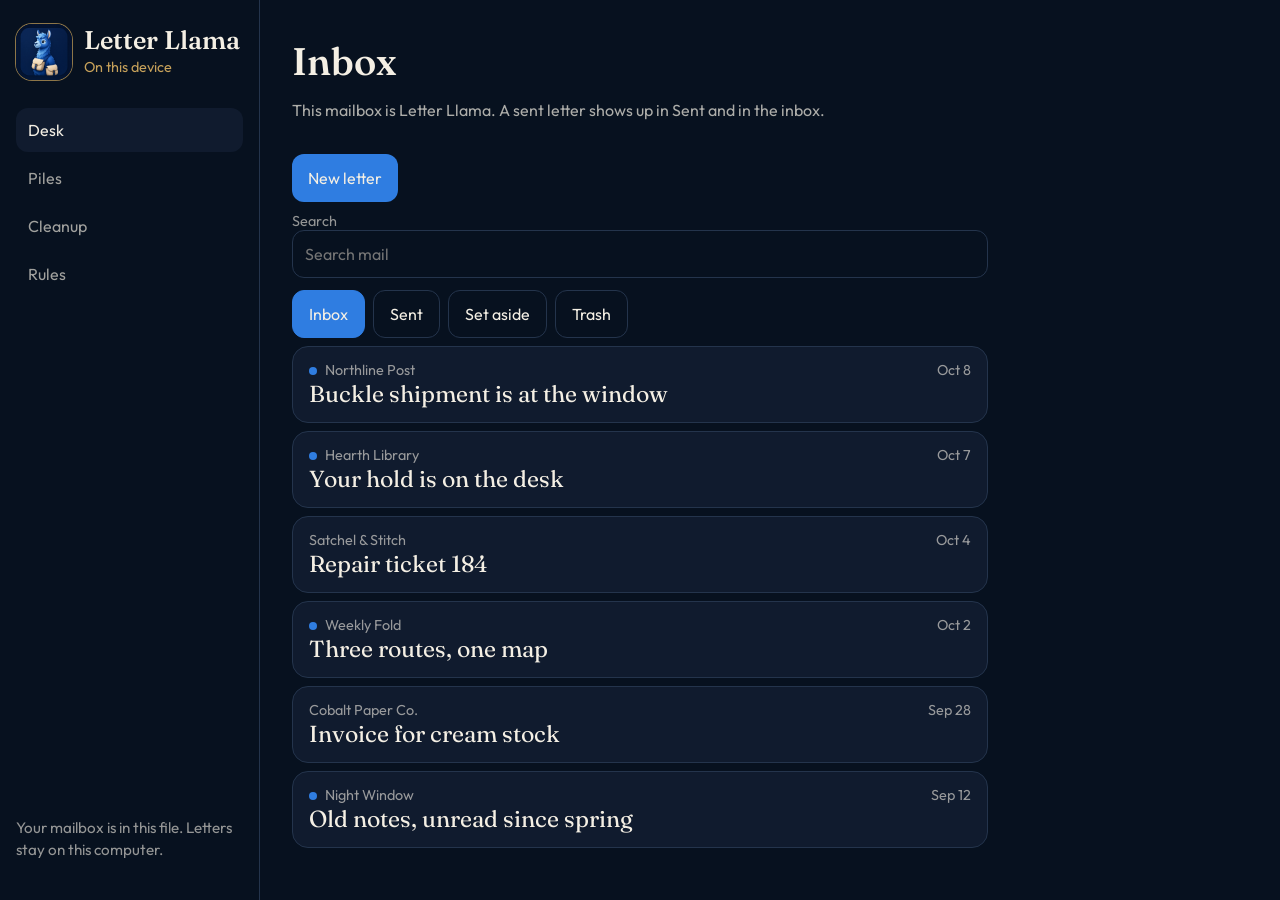
==== Letter-Llama.html @ 41e7a822 "Track the Letter Llama app and the Phase 1 mail core. Letter-Llama.html is the program to open. The " ====
<!DOCTYPE html>
<html lang="en">
<head>
  <meta charset="utf-8" />
  <meta name="viewport" content="width=device-width, initial-scale=1" />
  <title>Letter Llama</title>
  <link rel="icon" href="[data-uri]" />
  <link rel="preconnect" href="https://fonts.googleapis.com" />
  <link rel="preconnect" href="https://fonts.gstatic.com" crossorigin />
  <link href="https://fonts.googleapis.com/css2?family=Fraunces:opsz,wght@9..144,560;9..144,650&family=Outfit:wght@400;500;600&display=swap" rel="stylesheet" />
  <style>
    :root {
      --ink: #07111f;
      --paper: #f4efe4;
      --cobalt: #2f7de1;
      --brass: #c6a15a;
      --line: #24344c;
      --surface: #101b2e;
      --muted: rgba(244, 239, 228, 0.7);
    }
    * { box-sizing: border-box; }
    html, body { margin: 0; background: var(--ink); color: var(--paper); font-family: Outfit, system-ui, sans-serif; }
    button, select, input, textarea { font: inherit; color: inherit; }
    button { cursor: pointer; }
    button:disabled { cursor: default; }
    h1, h2, .display { font-family: Fraunces, Georgia, serif; font-weight: 560; }
    .shell { min-height: 100dvh; }
    .side { display: none; }
    header.bar { display: flex; gap: 12px; align-items: center; padding: 12px 16px; border-bottom: 1px solid var(--line); }
    header.bar img, .brand img { width: 44px; height: 44px; border-radius: 12px; object-fit: cover; box-shadow: 0 0 0 1px rgba(198,161,90,.7); }
    .brand img { width: 56px; height: 56px; border-radius: 16px; }
    main { padding: 24px 16px 112px; max-width: 760px; }
    .tabs { position: fixed; left: 0; right: 0; bottom: 0; display: grid; grid-template-columns: repeat(4, 1fr); background: rgba(7,17,31,.95); border-top: 1px solid var(--line); padding-bottom: env(safe-area-inset-bottom); }
    .tabs button, .side nav button { background: none; border: 0; color: rgba(244,239,228,.65); min-height: 56px; }
    .tabs button.on, .side nav button.on { color: var(--cobalt); }
    .side nav button.on { background: var(--surface); color: var(--paper); }
    h1 { font-size: 2.4rem; margin: 8px 0; line-height: 1.1; }
    p.lead { color: var(--muted); line-height: 1.5; }
    .row { display: flex; flex-wrap: wrap; gap: 8px; margin-top: 12px; }
    .chip, .btn, .ghost, .danger, .brass { min-height: 48px; border-radius: 12px; padding: 0 16px; }
    .chip { border: 1px solid var(--line); background: transparent; }
    .chip.on { background: var(--cobalt); border-color: var(--cobalt); }
    .btn { background: var(--cobalt); border: 0; }
    .ghost { background: transparent; border: 1px solid var(--line); }
    .danger { background: transparent; border: 1px solid rgba(47,125,225,.5); color: var(--cobalt); }
    .brass { background: transparent; border: 1px solid rgba(198,161,90,.7); color: var(--brass); }
    .solid-brass { background: var(--brass); color: var(--ink); border: 0; min-height: 48px; border-radius: 12px; width: 100%; }
    input, textarea, select { width: 100%; background: var(--ink); border: 1px solid var(--line); border-radius: 12px; min-height: 48px; padding: 10px 12px; }
    textarea { min-height: 120px; }
    label { display: block; color: rgba(244,239,228,.6); font-size: .9rem; margin-top: 10px; }
    .card, .letter { width: 100%; text-align: left; background: var(--surface); border: 1px solid var(--line); border-radius: 16px; padding: 14px 16px; margin-top: 8px; }
    .letter { display: block; }
    .meta { display: flex; justify-content: space-between; color: rgba(244,239,228,.6); font-size: .9rem; }
    .subject { font-family: Fraunces, Georgia, serif; font-size: 1.45rem; margin-top: 4px; }
    .dot { width: 8px; height: 8px; border-radius: 99px; background: var(--cobalt); display: inline-block; margin-right: 8px; }
    .warn { border: 1px solid rgba(198,161,90,.7); border-radius: 16px; padding: 14px; margin-top: 12px; color: var(--brass); }
    .stack { display: flex; flex-direction: column; gap: 8px; margin-top: 12px; }
    @media (min-width: 800px) {
      .shell { display: grid; grid-template-columns: 260px 1fr; }
      .side { display: flex; flex-direction: column; border-right: 1px solid var(--line); padding: 24px 16px; min-height: 100dvh; }
      .side nav { display: flex; flex-direction: column; gap: 4px; margin-top: 28px; }
      .side nav button { text-align: left; border-radius: 12px; padding: 0 12px; min-height: 44px; }
      .side .foot { margin-top: auto; color: rgba(244,239,228,.6); font-size: .95rem; line-height: 1.45; }
      header.bar, .tabs { display: none; }
      main { padding: 32px; }
    }
  </style>
</head>
<body>
  <div class="shell">
    <aside class="side">
      <div class="brand" style="display:flex;gap:12px;align-items:center">
        <img id="mark-side" alt="" />
        <div>
          <div class="display" style="font-size:1.6rem;line-height:1">Letter Llama</div>
          <div style="color:var(--brass);font-size:.9rem;margin-top:4px">On this device</div>
        </div>
      </div>
      <nav id="side-nav"></nav>
      <p class="foot">Your mailbox is in this file. Letters stay on this computer.</p>
    </aside>
    <div>
      <header class="bar">
        <img id="mark-top" alt="" />
        <div>
          <div class="display" style="font-size:1.3rem;line-height:1">Letter Llama</div>
          <div style="color:var(--brass);font-size:.9rem;margin-top:4px">On this device</div>
        </div>
      </header>
      <main id="main"></main>
    </div>
  </div>
  <nav class="tabs" id="tabs"></nav>
  <script>
    const MARK = "[data-uri]";
    document.getElementById("mark-side").src = MARK;
    document.getElementById("mark-top").src = MARK;
    const KEY = "letter-llama-mailbox-v1";
    const folders = [
      ["inbox", "Inbox"],
      ["sent", "Sent"],
      ["archived", "Set aside"],
      ["trash", "Trash"]
    ];
    const views = [
      ["mail", "Desk"],
      ["piles", "Piles"],
      ["cleanup", "Cleanup"],
      ["rules", "Rules"]
    ];
    const kinds = [
      ["keep", "Keep"],
      ["archive", "Set aside"],
      ["trash", "Trash"],
      ["permanent_delete", "Permanent delete"]
    ];
    const seed = [
      ["Northline Post", "You", "Buckle shipment is at the window", "The brass buckles for the cream satchels arrived this morning. They are behind the counter under your name.", "Oct 8", true],
      ["Hearth Library", "You", "Your hold is on the desk", "A book you asked for is waiting at the front desk until Friday. Ask for the green slip.", "Oct 7", true],
      ["Satchel & Stitch", "You", "Repair ticket 184", "The left strap is restitched and the buckle hole is recut. The ticket is paid. Pick it up when you are next in.", "Oct 4", false],
      ["Weekly Fold", "You", "Three routes, one map", "This week's fold covers the river road, the ridge cut, and the closed bridge. The bridge stays shut through Sunday.", "Oct 2", true],
      ["Cobalt Paper Co.", "You", "Invoice for cream stock", "Forty sheets of cream stock, paid. Keep the invoice with the shop papers.", "Sep 28", false],
      ["Night Window", "You", "Old notes, unread since spring", "A stack of old notes has been sitting since spring. Say if you want them boxed or thrown out.", "Sep 12", true]
    ].map((row, i) => ({ id: "seed-" + i, from: row[0], to: row[1], subject: row[2], body: row[3], when: row[4], unread: row[5], place: "inbox", pileIds: [] }));

    let state = load();
    function load() {
      try {
        const saved = JSON.parse(localStorage.getItem(KEY) || "null");
        if (saved && Array.isArray(saved.letters)) return Object.assign(blank(), saved);
      } catch (e) {}
      return blank();
    }
    function blank() {
      return { view: "mail", folder: "inbox", letters: seed, piles: [], rules: [], openId: null, writing: false, to: "", subject: "", body: "", replying: false, reply: "", armed: false, query: "", selected: [], bin: "active", armedRule: null, pileName: "", ruleName: "", ruleQuery: "", ruleKind: "archive" };
    }
    function save() { localStorage.setItem(KEY, JSON.stringify(state)); }
    function uid() { return Math.random().toString(36).slice(2) + Date.now().toString(36); }
    function esc(s) { return String(s ?? "").replace(/[&<>"']/g, (c) => "&#" + c.charCodeAt(0) + ";"); }
    function set(patch) { state = Object.assign({}, state, patch); save(); draw(); }
    function label(list, id) { return (list.find((item) => item[0] === id) || ["", id])[1]; }

    function send(to, subject, body) {
      const when = "Oct 10";
      const sent = { id: uid(), from: "You", to, subject, body, when, unread: false, place: "sent", pileIds: [] };
      const delivered = Object.assign({}, sent, { id: uid(), unread: true, place: "inbox" });
      set({ letters: [delivered, sent].concat(state.letters), writing: false, replying: false, to: "", subject: "", body: "", reply: "", openId: null, folder: "sent", view: "mail" });
    }

    function draw() {
      document.getElementById("side-nav").innerHTML = views.map(([id, name]) => `<button data-view="${id}" class="${state.view === id ? "on" : ""}">${name}</button>`).join("");
      document.getElementById("tabs").innerHTML = views.map(([id, name]) => `<button data-view="${id}" class="${state.view === id ? "on" : ""}">${name}</button>`).join("");
      const main = document.getElementById("main");
      if (state.view === "piles") main.innerHTML = pilesView();
      else if (state.view === "cleanup") main.innerHTML = cleanupView();
      else if (state.view === "rules") main.innerHTML = rulesView();
      else main.innerHTML = mailView();
    }

    function mailView() {
      if (state.openId) {
        const letter = state.letters.find((item) => item.id === state.openId);
        if (letter) return reader(letter);
      }
      const q = state.query.trim().toLowerCase();
      const shown = state.letters.filter((letter) => letter.place === state.folder && (!q || `${letter.from} ${letter.to} ${letter.subject} ${letter.body}`.toLowerCase().includes(q)));
      const form = state.writing ? `
        <form id="compose">
          <label for="to">To</label><input id="to" name="to" value="${esc(state.to)}" placeholder="Name" />
          <label for="subject">Subject</label><input id="subject" name="subject" value="${esc(state.subject)}" />
          <label for="body">Letter</label><textarea id="body" name="body">${esc(state.body)}</textarea>
          <div class="row"><button class="btn" type="submit">Send</button><button class="ghost" type="button" data-act="cancel-write">Cancel</button></div>
        </form>` : `<button class="btn" data-act="write" style="margin-top:16px">New letter</button>`;
      return `
        <h1>${esc(label(folders, state.folder))}</h1>
        <p class="lead">This mailbox is Letter Llama. A sent letter shows up in Sent and in the inbox.</p>
        ${form}
        <label for="q">Search</label>
        <input id="q" value="${esc(state.query)}" placeholder="Search mail" />
        <div class="row">${folders.map(([id, name]) => `<button class="chip ${state.folder === id ? "on" : ""}" data-folder="${id}">${name}</button>`).join("")}</div>
        ${shown.length ? shown.map((letter) => `
          <button class="letter" data-open="${letter.id}">
            <span class="meta"><span>${letter.unread ? '<i class="dot"></i>' : ""}${esc(letter.place === "sent" ? "To " + letter.to : letter.from)}</span><span>${esc(letter.when)}</span></span>
            <span class="subject">${esc(letter.subject)}</span>
          </button>`).join("") : `<p class="lead">Nothing in ${esc(label(folders, state.folder).toLowerCase())}.</p>`}
      `;
    }

    function reader(letter) {
      const piles = state.piles.filter((pile) => letter.pileIds.includes(pile.id));
      const reply = state.replying ? `
        <form id="reply">
          <label for="reply-body">Reply to ${esc(letter.from)}</label>
          <textarea id="reply-body" name="reply">${esc(state.reply)}</textarea>
          <div class="row"><button class="btn" type="submit">Send reply</button><button class="ghost" type="button" data-act="cancel-reply">Cancel</button></div>
        </form>` : `<button class="btn" data-act="reply" style="margin-top:16px">Reply</button>`;
      const file = letter.place === "trash"
        ? `<button class="btn" data-act="restore">Put back in the inbox</button>`
        : `<button class="ghost" data-act="archive">${letter.place === "archived" ? "Return to inbox" : "Set aside"}</button><button class="danger" data-act="trash">Move to trash</button>`;
      const kill = state.armed
        ? `<div class="warn"><p>This removes the letter from this mailbox. It cannot be undone.</p><button class="solid-brass" data-act="confirm-delete">Yes, delete this letter</button></div>`
        : `<button class="brass" data-act="arm" style="margin-top:12px">Delete forever</button>`;
      const pileSelect = state.piles.length ? `<label for="pile">Piles</label><select id="pile"><option value="">Add or remove a pile</option>${state.piles.map((pile) => `<option value="${esc(pile.id)}">${letter.pileIds.includes(pile.id) ? "Remove from " : ""}${esc(pile.name)}</option>`).join("")}</select>` : `<p class="lead">Make a pile first.</p>`;
      return `
        <button class="ghost" data-act="back">Back</button>
        <p class="lead">From ${esc(letter.from)} · To ${esc(letter.to || "You")} · ${esc(letter.when)}</p>
        <h1>${esc(letter.subject)}</h1>
        <p class="lead" style="font-size:1.15rem;color:rgba(244,239,228,.85)">${esc(letter.body)}</p>
        ${reply}
        <div class="row">${file}</div>
        <p class="lead">Trash can be undone. Delete forever cannot.</p>
        ${kill}
        <div style="margin-top:18px">${pileSelect}</div>
        <div class="row">${piles.map((pile) => `<button class="brass" data-pile="${esc(pile.id)}">${esc(pile.name)} · remove</button>`).join("")}</div>
      `;
    }

    function pilesView() {
      return `
        <h1>Piles</h1>
        <p class="lead">A pile is a list in Letter Llama. Removing a pile does not delete the letters.</p>
        <form id="add-pile" class="row">
          <input name="name" placeholder="Receipts, keep, later" value="${esc(state.pileName)}" style="flex:1" />
          <button class="btn" type="submit">Add pile</button>
        </form>
        ${state.piles.map((pile) => {
          const members = state.letters.filter((letter) => letter.pileIds.includes(pile.id));
          return `<div class="card"><div class="row"><input data-rename="${esc(pile.id)}" value="${esc(pile.name)}" /><button class="ghost" data-remove-pile="${esc(pile.id)}">Remove pile</button></div>${members.length ? members.map((letter) => `<div class="lead">${esc(letter.subject)}</div>`).join("") : `<p class="lead">No letters in this pile.</p>`}</div>`;
        }).join("") || `<p class="lead">No piles yet.</p>`}
      `;
    }

    function cleanupView() {
      const pool = state.letters.filter((letter) => state.bin === "trash" ? letter.place === "trash" : letter.place !== "trash" && letter.place !== "sent");
      return `
        <h1>Cleanup</h1>
        <p class="lead">Trash can be undone. Delete forever asks a second time and does not trash the letter instead.</p>
        <div class="row">
          <button class="chip ${state.bin === "active" ? "on" : ""}" data-bin="active">Still here</button>
          <button class="chip ${state.bin === "trash" ? "on" : ""}" data-bin="trash">Trash</button>
        </div>
        ${pool.map((letter) => `<label class="card" style="display:flex;gap:12px;align-items:flex-start"><input type="checkbox" data-check="${esc(letter.id)}" ${state.selected.includes(letter.id) ? "checked" : ""} /><span><span class="lead">${esc(letter.from)}</span><span class="subject">${esc(letter.subject)}</span></span></label>`).join("") || `<p class="lead">Nothing in this tray.</p>`}
        <div class="row">
          ${state.bin === "trash" ? `<button class="danger" data-act="put-back" ${state.selected.length ? "" : "disabled"}>Put back</button>` : `<button class="danger" data-act="trash-selected" ${state.selected.length ? "" : "disabled"}>Move to trash</button>`}
          <button class="brass" data-act="arm-many" ${state.selected.length ? "" : "disabled"}>Delete forever</button>
        </div>
        ${state.armed ? `<div class="warn"><p>This removes the selected letters. It cannot be undone, and it does not move them to trash.</p><button class="solid-brass" data-act="confirm-many">Yes, delete these letters</button></div>` : ""}
      `;
    }

    function hits(rule) {
      const words = rule.query.toLowerCase().split(/\s+/).filter(Boolean);
      if (!words.length) return [];
      return state.letters.filter((letter) => words.every((word) => `${letter.from} ${letter.to} ${letter.subject} ${letter.body}`.toLowerCase().includes(word)));
    }

    function rulesView() {
      return `
        <h1>Rules</h1>
        <p class="lead">A rule sorts mail in this mailbox. Delete forever still asks twice.</p>
        <form id="add-rule">
          <label for="rule-name">Name</label><input id="rule-name" name="name" value="${esc(state.ruleName)}" />
          <label for="rule-query">Words to match</label><input id="rule-query" name="query" value="${esc(state.ruleQuery)}" placeholder="invoice, newsletter, spring" />
          <label for="rule-kind">Action</label>
          <select id="rule-kind" name="kind">${kinds.map(([id, name]) => `<option value="${id}" ${state.ruleKind === id ? "selected" : ""}>${name}</option>`).join("")}</select>
          <button class="btn" style="margin-top:12px" type="submit">Save rule</button>
        </form>
        ${state.rules.map((rule) => {
          const matched = hits(rule);
          const action = rule.kind === "permanent_delete"
            ? (state.armedRule === rule.id
              ? `<button class="solid-brass" data-run="${esc(rule.id)}">Yes, delete these letters</button>`
              : `<button class="brass" data-arm-rule="${esc(rule.id)}" ${matched.length ? "" : "disabled"}>Delete matches forever</button>`)
            : `<button class="danger" data-run="${esc(rule.id)}" ${matched.length ? "" : "disabled"}>${rule.kind === "trash" ? "Move matches to trash" : rule.kind === "archive" ? "Set matches aside" : "Keep matches in the inbox"}</button>`;
          return `<div class="card"><div class="row" style="justify-content:space-between"><div><strong>${esc(rule.name)}</strong><div class="lead">${esc(label(kinds, rule.kind))}${rule.query ? " · " + esc(rule.query) : ""}</div><div class="lead">${matched.length ? matched.length + " match: " + esc(matched.map((letter) => letter.subject).join(", ")) : "No letters match."}</div></div><button class="ghost" data-remove-rule="${esc(rule.id)}">Remove</button></div>${action}</div>`;
        }).join("")}
      `;
    }

    document.body.addEventListener("click", (event) => {
      const t = event.target.closest("button, [data-pile]");
      if (!t) return;
      if (t.dataset.view) return set({ view: t.dataset.view, openId: null, writing: false, armed: false });
      if (t.dataset.folder) return set({ folder: t.dataset.folder, openId: null });
      if (t.dataset.open) {
        state.letters = state.letters.map((letter) => letter.id === t.dataset.open ? Object.assign({}, letter, { unread: false }) : letter);
        return set({ openId: t.dataset.open, armed: false, replying: false });
      }
      if (t.dataset.act === "write") return set({ writing: true });
      if (t.dataset.act === "cancel-write") return set({ writing: false });
      if (t.dataset.act === "back") return set({ openId: null, armed: false, replying: false });
      if (t.dataset.act === "reply") return set({ replying: true });
      if (t.dataset.act === "cancel-reply") return set({ replying: false });
      const letter = state.letters.find((item) => item.id === state.openId);
      if (t.dataset.act === "trash" && letter) return move([letter.id], "trash");
      if (t.dataset.act === "archive" && letter) return move([letter.id], letter.place === "archived" ? "inbox" : "archived");
      if (t.dataset.act === "restore" && letter) return move([letter.id], "inbox");
      if (t.dataset.act === "arm") return set({ armed: true });
      if (t.dataset.act === "confirm-delete" && letter) {
        state.letters = state.letters.filter((item) => item.id !== letter.id);
        return set({ openId: null, armed: false });
      }
      if (t.dataset.pile && letter) return togglePile(letter.id, t.dataset.pile);
      if (t.dataset.removePile) {
        state.piles = state.piles.filter((pile) => pile.id !== t.dataset.removePile);
        state.letters = state.letters.map((item) => Object.assign({}, item, { pileIds: item.pileIds.filter((id) => id !== t.dataset.removePile) }));
        return set({});
      }
      if (t.dataset.bin) return set({ bin: t.dataset.bin, selected: [], armed: false });
      if (t.dataset.act === "trash-selected") return move(state.selected, "trash", { selected: [], armed: false });
      if (t.dataset.act === "put-back") return move(state.selected, "inbox", { selected: [], armed: false });
      if (t.dataset.act === "arm-many") return set({ armed: true });
      if (t.dataset.act === "confirm-many") {
        const drop = new Set(state.selected);
        state.letters = state.letters.filter((item) => !drop.has(item.id));
        return set({ selected: [], armed: false });
      }
      if (t.dataset.removeRule) return set({ rules: state.rules.filter((rule) => rule.id !== t.dataset.removeRule) });
      if (t.dataset.armRule) return set({ armedRule: t.dataset.armRule });
      if (t.dataset.run) return runRule(t.dataset.run);
    });

    document.body.addEventListener("submit", (event) => {
      const form = event.target;
      if (!(form instanceof HTMLFormElement)) return;
      event.preventDefault();
      const data = new FormData(form);
      if (form.id === "compose") {
        const to = String(data.get("to") || "").trim();
        const subject = String(data.get("subject") || "").trim();
        const body = String(data.get("body") || "").trim();
        if (to && subject && body) send(to, subject, body);
        return;
      }
      if (form.id === "reply") {
        const letter = state.letters.find((item) => item.id === state.openId);
        const body = String(data.get("reply") || "").trim();
        if (letter && body) send(letter.from, letter.subject.startsWith("Re:") ? letter.subject : "Re: " + letter.subject, body);
        return;
      }
      if (form.id === "add-pile") {
        const name = String(data.get("name") || "").trim();
        if (!name) return;
        state.piles = state.piles.concat([{ id: uid(), name }]);
        return set({ pileName: "" });
      }
      if (form.id === "add-rule") {
        const name = String(data.get("name") || "").trim();
        if (!name) return;
        state.rules = state.rules.concat([{ id: uid(), name, query: String(data.get("query") || "").trim(), kind: String(data.get("kind") || "archive") }]);
        return set({ ruleName: "", ruleQuery: "", ruleKind: "archive" });
      }
    });

    document.body.addEventListener("change", (event) => {
      const t = event.target;
      if (t.id === "q") return set({ query: t.value });
      if (t.id === "pile") {
        const letter = state.letters.find((item) => item.id === state.openId);
        if (letter && t.value) togglePile(letter.id, t.value);
        return;
      }
      if (t.dataset && t.dataset.check) {
        const id = t.dataset.check;
        const selected = state.selected.includes(id) ? state.selected.filter((item) => item !== id) : state.selected.concat([id]);
        return set({ selected, armed: false });
      }
      if (t.dataset && t.dataset.rename) {
        const name = t.value.trim();
        if (!name) return draw();
        state.piles = state.piles.map((pile) => pile.id === t.dataset.rename ? Object.assign({}, pile, { name }) : pile);
        return set({});
      }
    });

    function move(ids, place, extra) {
      const wanted = new Set(ids);
      state.letters = state.letters.map((letter) => wanted.has(letter.id) ? Object.assign({}, letter, { place }) : letter);
      set(Object.assign({ armed: false }, extra || {}));
    }
    function togglePile(letterId, pileId) {
      state.letters = state.letters.map((letter) => {
        if (letter.id !== letterId) return letter;
        const has = letter.pileIds.includes(pileId);
        return Object.assign({}, letter, { pileIds: has ? letter.pileIds.filter((id) => id !== pileId) : letter.pileIds.concat([pileId]) });
      });
      set({});
    }
    function runRule(id) {
      const rule = state.rules.find((item) => item.id === id);
      if (!rule) return;
      const ids = hits(rule).map((letter) => letter.id);
      if (rule.kind === "permanent_delete") {
        if (state.armedRule !== id) return set({ armedRule: id });
        const drop = new Set(ids);
        state.letters = state.letters.filter((letter) => !drop.has(letter.id));
        return set({ armedRule: null });
      }
      const place = rule.kind === "trash" ? "trash" : rule.kind === "archive" ? "archived" : "inbox";
      move(ids, place, { armedRule: null });
    }

    draw();
  </script>
</body>
</html>
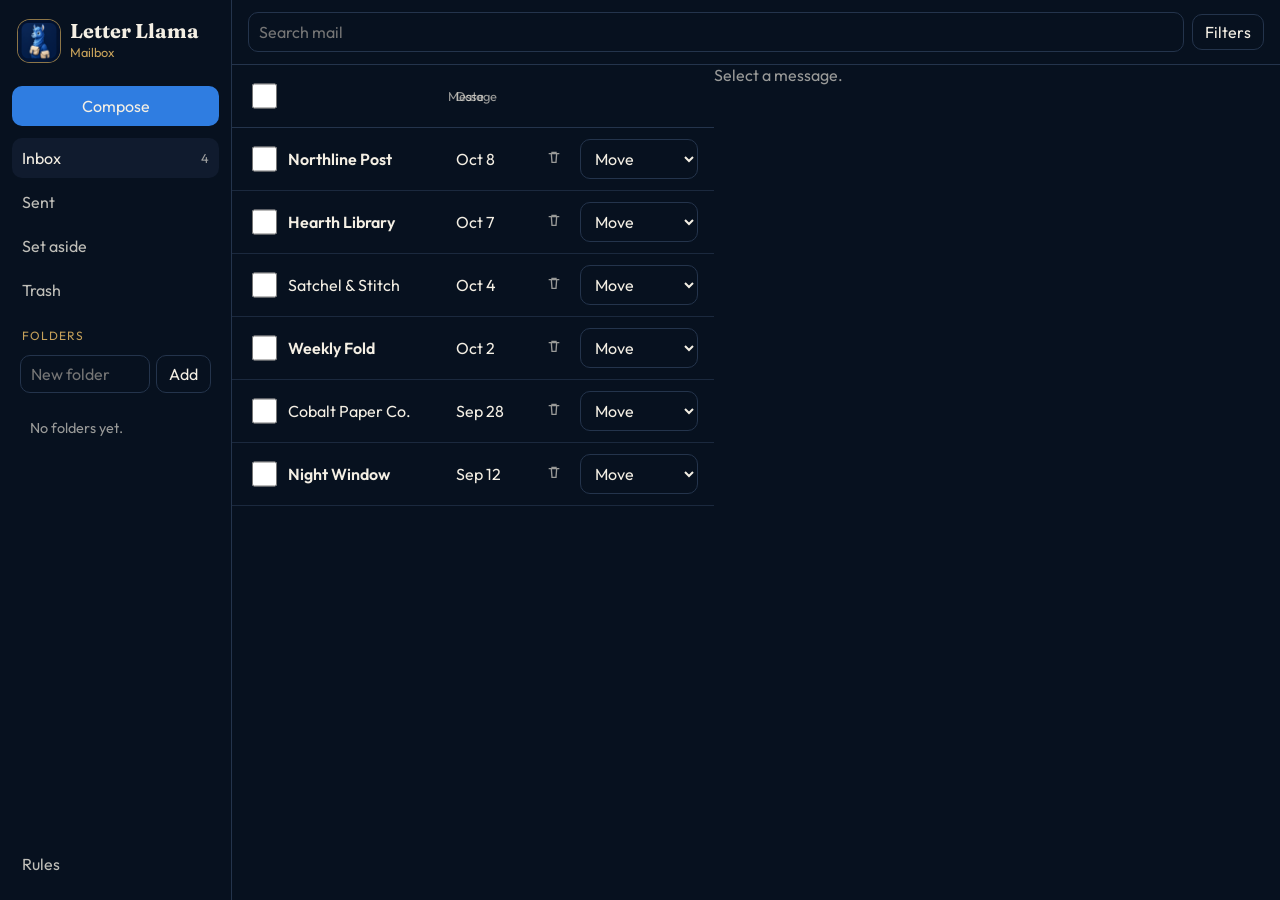
==== commit 8806e719: "Make the mailbox behave like an inbox. Folders replace piles, cleanup is gone, and messages can be c" ====
--- a/Letter-Llama.html
+++ b/Letter-Llama.html
@@ -7,385 +7,371 @@
   <link rel="icon" href="[data-uri]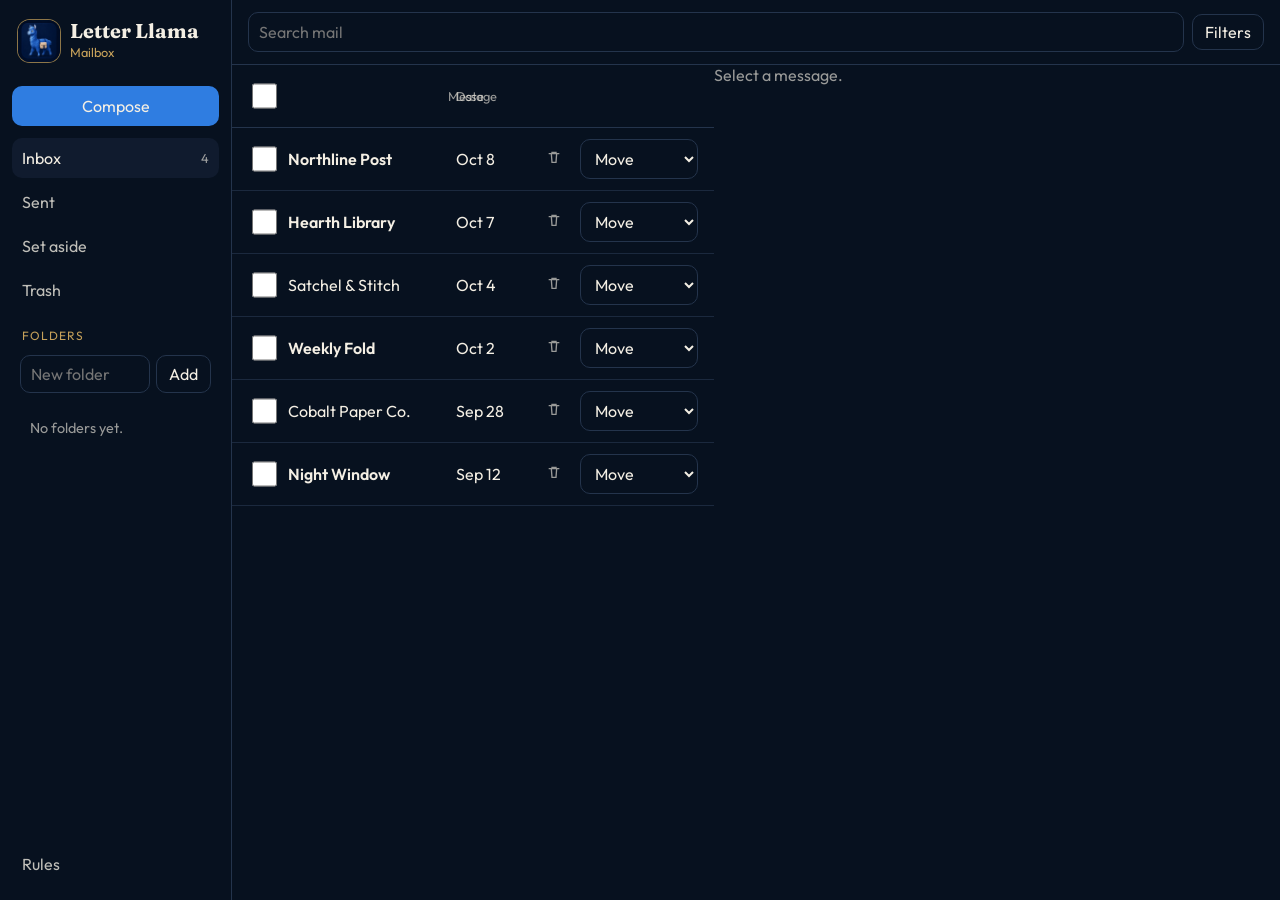
==== commit 3e602fe2: "Use the four-legged llama as the logo." ====
--- a/Letter-Llama.html
+++ b/Letter-Llama.html
@@ -4,7 +4,7 @@
   <meta charset="utf-8" />
   <meta name="viewport" content="width=device-width, initial-scale=1" />
   <title>Letter Llama</title>
-  <link rel="icon" href="[data-uri]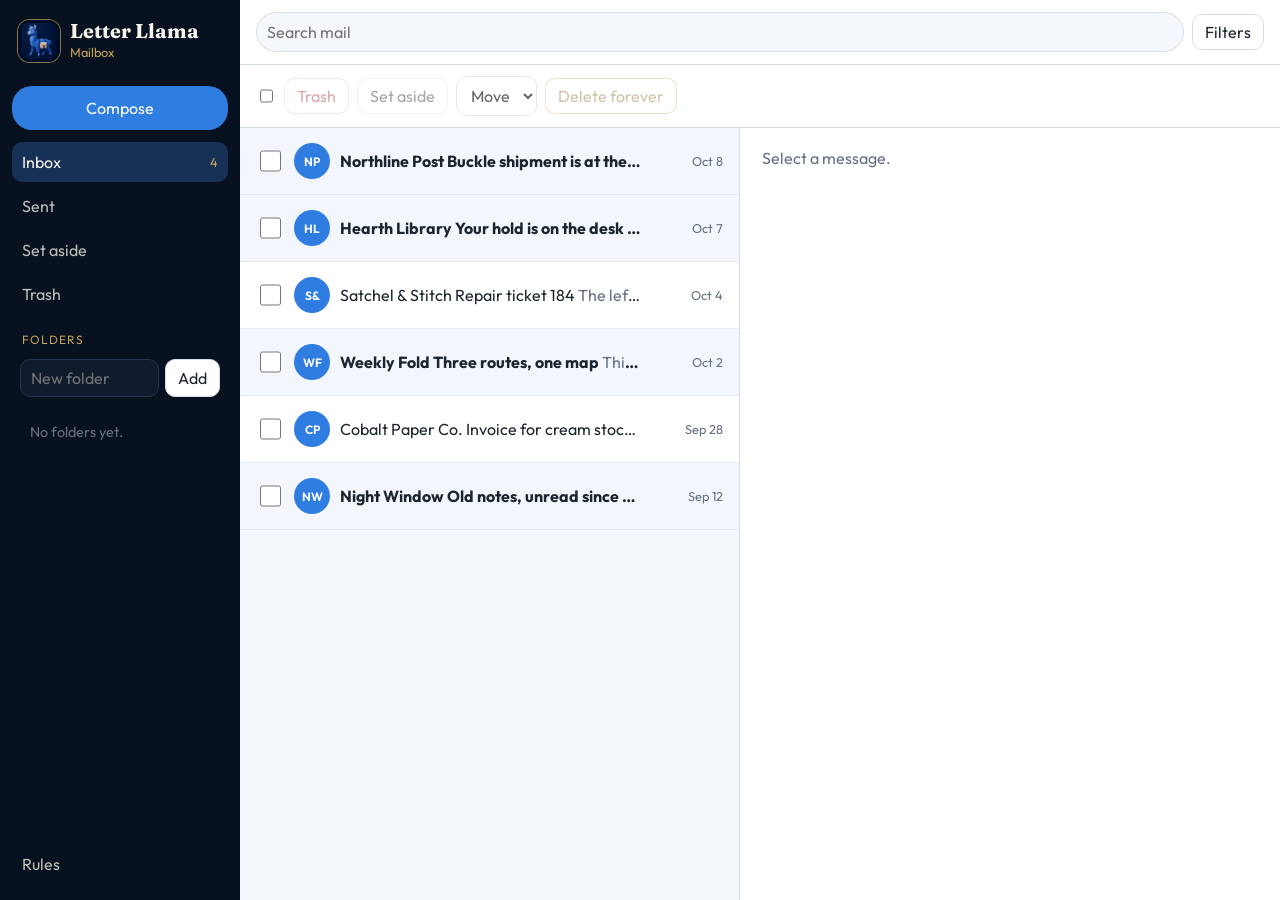
==== commit 139a3733: "Restyle the inbox like a mail client." ====
--- a/Letter-Llama.html
+++ b/Letter-Llama.html
@@ -9,73 +9,66 @@
   <link rel="preconnect" href="https://fonts.gstatic.com" crossorigin />
   <link href="https://fonts.googleapis.com/css2?family=Fraunces:opsz,wght@9..144,560&family=Outfit:wght@400;500;600&display=swap" rel="stylesheet" />
   <style>
-    :root { --ink:#07111f; --paper:#f4efe4; --cobalt:#2f7de1; --brass:#c6a15a; --line:#24344c; --surface:#101b2e; --muted:rgba(244,239,228,.62); }
+    :root { --ink:#07111f; --paper:#f7f4ee; --cobalt:#2f7de1; --brass:#c6a15a; --line:#d7dee8; --inktext:#1c2430; --muted:#667085; }
     * { box-sizing: border-box; }
-    html, body { margin: 0; height: 100%; background: var(--ink); color: var(--paper); font-family: Outfit, system-ui, sans-serif; }
+    html, body { margin: 0; height: 100%; background: #e7edf5; color: var(--inktext); font-family: Outfit, system-ui, sans-serif; }
     button, input, select, textarea { font: inherit; color: inherit; }
     button { cursor: pointer; }
-    button:disabled { cursor: default; opacity: .45; }
-    h1 { font-family: Fraunces, Georgia, serif; font-weight: 560; font-size: 1.6rem; margin: 0; }
-    .shell { min-height: 100dvh; display: grid; grid-template-columns: 232px 1fr; }
-    .side { border-right: 1px solid var(--line); padding: 16px 12px; display: flex; flex-direction: column; gap: 4px; min-width: 0; }
+    button:disabled { cursor: default; opacity: .4; }
+    h1 { font-family: Fraunces, Georgia, serif; font-weight: 560; font-size: 1.6rem; margin: 0; color: var(--inktext); }
+    .shell { min-height: 100dvh; display: grid; grid-template-columns: 240px 1fr; }
+    .side { background: var(--ink); color: var(--paper); border-right: 0; padding: 16px 12px; display: flex; flex-direction: column; gap: 4px; min-width: 0; }
     .brand { display: flex; gap: 10px; align-items: center; padding: 4px 6px 12px; }
     .brand img { width: 42px; height: 42px; border-radius: 12px; object-fit: cover; box-shadow: 0 0 0 1px rgba(198,161,90,.7); }
     .brand strong { font-family: Fraunces, Georgia, serif; font-size: 1.25rem; display: block; line-height: 1; }
     .brand span { color: var(--brass); font-size: .8rem; }
     .navbtn, .folder, .compose { display: flex; width: 100%; align-items: center; justify-content: space-between; gap: 8px; min-height: 40px; border: 0; background: transparent; border-radius: 10px; padding: 0 10px; text-align: left; color: rgba(244,239,228,.78); }
-    .navbtn.on, .folder.on { background: var(--surface); color: var(--paper); }
+    .navbtn.on, .folder.on { background: #173056; color: var(--paper); }
     .folder.over, .navbtn.over { outline: 1px solid var(--brass); }
     .sec { margin: 14px 10px 4px; font-size: .75rem; letter-spacing: .08em; text-transform: uppercase; color: var(--brass); }
     .sub { padding-left: 8px; }
     .addfolder { display: flex; gap: 6px; padding: 4px 8px 8px; min-width: 0; }
-    .addfolder input { flex: 1; min-width: 0; width: 0; min-height: 36px; }
-    .compose { background: var(--cobalt); color: var(--paper); justify-content: center; margin: 8px 0; }
-    input, select, textarea { background: var(--ink); border: 1px solid var(--line); border-radius: 10px; min-height: 40px; padding: 8px 10px; }
+    .addfolder input { flex: 1; min-width: 0; width: 0; min-height: 36px; background: #101b2e; color: var(--paper); border-color: #24344c; }
+    .compose { background: var(--cobalt); color: white; justify-content: center; margin: 8px 0; border-radius: 20px; min-height: 44px; }
+    input, select, textarea { background: white; border: 1px solid var(--line); border-radius: 10px; min-height: 40px; padding: 8px 10px; color: var(--inktext); }
     textarea { min-height: 120px; width: 100%; }
-    .main { min-width: 0; display: flex; flex-direction: column; }
-    .toolbar { display: flex; gap: 8px; align-items: center; padding: 12px 16px; border-bottom: 1px solid var(--line); }
-    .toolbar input[type="search"] { flex: 1; }
+    .main { min-width: 0; display: flex; flex-direction: column; background: #f4f7fb; }
+    .toolbar { display: flex; gap: 8px; align-items: center; padding: 12px 16px; background: white; border-bottom: 1px solid var(--line); }
+    .toolbar input[type="search"] { flex: 1; border-radius: 999px; background: #f4f7fb; }
     .ghost, .btn, .danger, .brass { min-height: 36px; border-radius: 10px; padding: 0 12px; }
-    .ghost { background: transparent; border: 1px solid var(--line); }
-    .btn { background: var(--cobalt); border: 0; }
-    .danger { background: transparent; border: 1px solid rgba(47,125,225,.55); color: #9ec4f5; }
-    .brass { background: transparent; border: 1px solid rgba(198,161,90,.7); color: var(--brass); }
-    .filters { display: grid; grid-template-columns: repeat(4, 1fr); gap: 8px; padding: 12px 16px; border-bottom: 1px solid var(--line); background: #0c1728; }
+    .ghost { background: white; border: 1px solid var(--line); color: var(--inktext); }
+    .btn { background: var(--cobalt); border: 0; color: white; }
+    .danger { background: white; border: 1px solid #f0c9c4; color: #9b2c2c; }
+    .brass { background: white; border: 1px solid rgba(198,161,90,.8); color: #8a6a2f; }
+    .filters { display: grid; grid-template-columns: repeat(4, 1fr); gap: 8px; padding: 12px 16px; border-bottom: 1px solid var(--line); background: white; }
     .filters label { display: flex; flex-direction: column; gap: 4px; font-size: .75rem; color: var(--muted); }
-    .bulk { display: flex; flex-wrap: wrap; gap: 8px; align-items: center; padding: 8px 16px; background: #122038; border-bottom: 1px solid var(--line); }
-    .listhead, .mail { display: grid; grid-template-columns: 32px minmax(110px, 180px) minmax(0, 1fr) 72px 36px 118px; gap: 8px; align-items: center; padding: 8px 16px; }
-    .listhead { color: var(--muted); font-size: .8rem; border-bottom: 1px solid var(--line); }
-    .mail { width: 100%; border: 0; border-bottom: 1px solid rgba(36,52,76,.7); background: transparent; text-align: left; color: inherit; }
-    .mail.unread .who, .mail.unread .subj { font-weight: 600; }
-    .mail.on { background: #15243b; }
-    .subj { white-space: nowrap; overflow: hidden; text-overflow: ellipsis; }
+    .bulk { display: flex; flex-wrap: wrap; gap: 8px; align-items: center; padding: 8px 16px; background: white; border-bottom: 1px solid var(--line); color: var(--inktext); }
+    .list { background: white; min-height: 0; overflow: auto; }
+    .mail { display: grid; grid-template-columns: 28px 36px minmax(0, 1fr) 72px; gap: 10px; align-items: center; width: 100%; border: 0; border-bottom: 1px solid #e6ebf2; background: white; text-align: left; color: var(--inktext); padding: 10px 16px; min-height: 56px; }
+    .mail.unread { background: #f3f7fd; }
+    .mail.unread .who, .mail.unread .subject { font-weight: 700; }
+    .mail.on { box-shadow: inset 3px 0 0 var(--cobalt); background: #e8f1fc; }
+    .avatar { width: 36px; height: 36px; border-radius: 50%; background: var(--cobalt); color: white; display: grid; place-items: center; font-size: .75rem; font-weight: 650; }
+    .subject { overflow: hidden; text-overflow: ellipsis; white-space: nowrap; }
     .snip { color: var(--muted); font-weight: 400; }
-    .iconbtn { width: 36px; height: 36px; border-radius: 8px; border: 0; background: transparent; color: var(--muted); }
-    .iconbtn:hover { color: var(--paper); background: var(--surface); }
-    .split { display: grid; grid-template-columns: minmax(320px, 46%) 1fr; min-height: 0; flex: 1; }
+    .when { color: var(--muted); font-size: .8rem; text-align: right; }
+    .split { display: grid; grid-template-columns: minmax(340px, 48%) 1fr; min-height: 0; flex: 1; }
+    .reader { background: white; border-left: 1px solid var(--line); padding: 20px 22px; color: var(--inktext); }
     .reader.empty::before { content: "Select a message."; color: var(--muted); }
-    .reader p { line-height: 1.5; color: rgba(244,239,228,.86); }
+    .reader p, .reader h1 { color: var(--inktext); }
+    .reader p { line-height: 1.5; }
     .meta { color: var(--muted); font-size: .9rem; }
-    .warn { margin-top: 12px; border: 1px solid rgba(198,161,90,.7); color: var(--brass); border-radius: 12px; padding: 12px; }
+    .warn { margin-top: 12px; border: 1px solid rgba(198,161,90,.7); color: #8a6a2f; border-radius: 12px; padding: 12px; }
     .pad { padding: 16px; }
-    .count { color: var(--muted); font-size: .8rem; }
+    .count { color: var(--brass); font-size: .8rem; }
     @media (max-width: 900px) {
       .shell { grid-template-columns: 1fr; }
-      .side { border-right: 0; border-bottom: 1px solid var(--line); }
       .split { grid-template-columns: 1fr; }
       .reader { border-left: 0; border-top: 1px solid var(--line); }
       .filters { grid-template-columns: 1fr 1fr; }
-      .listhead { display: none; }
       .reader.empty { display: none; }
-      .mail { grid-template-columns: 28px 1fr 36px; grid-template-areas: "check who trash" "check subj subj" "check when move"; }
-      .mail input[type="checkbox"] { grid-area: check; }
-      .mail .who { grid-area: who; }
-      .mail .subj { grid-area: subj; }
-      .mail .when { grid-area: when; }
-      .mail .iconbtn { grid-area: trash; }
-      .mail select { grid-area: move; width: 100%; }
-      .subj { grid-column: 2; }
-      .when { grid-column: 2; color: var(--muted); font-size: .8rem; }
+      .mail { grid-template-columns: 28px 36px minmax(0, 1fr); }
+      .when { grid-column: 3; text-align: left; }
     }
   </style>
 </head>
@@ -184,13 +177,14 @@
           <label>Attachments<select id="f-files" data-filter="attachment"><option value="any">Any</option><option value="yes" ${state.filters.attachment === "yes" ? "selected" : ""}>Has attachment</option><option value="no" ${state.filters.attachment === "no" ? "selected" : ""}>No attachment</option></select></label>
           <label>Read<select id="f-unread" data-filter="unread"><option value="any">Any</option><option value="yes" ${state.filters.unread === "yes" ? "selected" : ""}>Unread</option><option value="no" ${state.filters.unread === "no" ? "selected" : ""}>Read</option></select></label>
         </div>` : "";
-      const bulk = state.selected.length ? `
-        <div class="bulk"><strong>${state.selected.length} selected</strong>
-          <button class="danger" data-act="trash-selected">Trash</button>
-          <button class="ghost" data-act="aside-selected">Set aside</button>
-          <select id="bulk-move"><option value="">Move to folder</option>${state.folders.map((folder) => `<option value="${esc(folder.id)}">${esc(folder.name)}</option>`).join("")}</select>
-          ${state.armed ? `<button class="brass" data-act="confirm-many">Yes, delete forever</button>` : `<button class="brass" data-act="arm-many">Delete forever</button>`}
-        </div>` : "";
+      const bulk = `
+        <div class="bulk">
+          <input type="checkbox" data-act="check-all" ${allOn ? "checked" : ""} aria-label="Check all" />
+          <button class="danger" data-act="trash-selected" ${state.selected.length ? "" : "disabled"}>Trash</button>
+          <button class="ghost" data-act="aside-selected" ${state.selected.length ? "" : "disabled"}>Set aside</button>
+          <select id="bulk-move" ${state.selected.length ? "" : "disabled"}><option value="">Move</option>${state.folders.map((folder) => `<option value="${esc(folder.id)}">${esc(folder.name)}</option>`).join("")}</select>
+          ${state.armed ? `<button class="brass" data-act="confirm-many">Yes, delete forever</button>` : `<button class="brass" data-act="arm-many" ${state.selected.length ? "" : "disabled"}>Delete forever</button>`}
+        </div>`;
       const compose = state.writing ? `
         <form id="compose" class="pad">
           <label class="meta" for="to">To</label><input id="to" name="to" value="${esc(state.to)}" />
@@ -198,25 +192,24 @@
           <label class="meta" for="body">Message</label><textarea id="body" name="body">${esc(state.body)}</textarea>
           <div class="bulk" style="padding-left:0"><button class="btn" type="submit">Send</button><button class="ghost" type="button" data-act="cancel-write">Discard</button></div>
         </form>` : "";
-      const list = `
-        <div class="listhead"><input type="checkbox" data-act="check-all" ${allOn ? "checked" : ""} aria-label="Check all" /><span></span><span>Message</span><span>Date</span><span></span><span></span></div>
-        ${rows.map((letter) => row(letter)).join("") || `<p class="pad meta">No messages.</p>`}`;
+      const list = `<div class="list">${rows.map((letter) => row(letter)).join("") || `<p class="pad meta">No messages.</p>`}</div>`;
       const open = state.letters.find((letter) => letter.id === state.openId);
       return `
         <div class="toolbar"><input id="q" type="search" placeholder="Search mail" value="${esc(state.query)}" /><button class="ghost" data-act="filters">${state.filtersOpen ? "Hide filters" : "Filters"}</button></div>
         ${filters}${bulk}${compose}
         <div class="split"><div>${list}</div>${open ? `<article class="reader">${reader(open)}</article>` : `<div class="reader empty"></div>`}</div>`;
     }
+    function initials(name) {
+      return String(name).trim().split(/\s+/).slice(0, 2).map((part) => part[0] || "").join("").toUpperCase();
+    }
     function row(letter) {
       const who = letter.place === "sent" ? letter.to : letter.from;
       const on = state.selected.includes(letter.id);
       return `<div class="mail ${letter.unread ? "unread" : ""} ${state.openId === letter.id ? "on" : ""}" draggable="true" data-open="${esc(letter.id)}">
         <input type="checkbox" data-check="${esc(letter.id)}" ${on ? "checked" : ""} aria-label="Select ${esc(letter.subject)}" />
-        <span class="who">${esc(who)}</span>
-        <span class="subj"><span class="subj">${esc(letter.subject)}</span> <span class="snip">${esc(letter.body)}</span>${letter.files.length ? ` <span class="snip">· ${letter.files.length} file</span>` : ""}</span>
+        <span class="avatar" aria-hidden="true">${esc(initials(who))}</span>
+        <span class="subject"><span class="who">${esc(who)}</span> <span class="subject">${esc(letter.subject)}</span> <span class="snip">${esc(letter.body)}</span></span>
         <span class="when">${esc(shownDate(letter.date))}</span>
-        <button class="iconbtn" data-trash="${esc(letter.id)}" aria-label="Trash"><svg width="16" height="16" viewBox="0 0 24 24" fill="none" stroke="currentColor" stroke-width="2" aria-hidden="true"><path d="M4 7h16M9 7V5h6v2M8 7l1 13h6l1-13"/></svg></button>
-        <select data-move="${esc(letter.id)}" aria-label="Move"><option value="">Move</option><option value="inbox">Inbox</option><option value="archived">Set aside</option><option value="trash">Trash</option>${state.folders.map((folder) => `<option value="folder:${esc(folder.id)}">${esc(folder.name)}</option>`).join("")}</select>
       </div>`;
     }
     function reader(letter) {
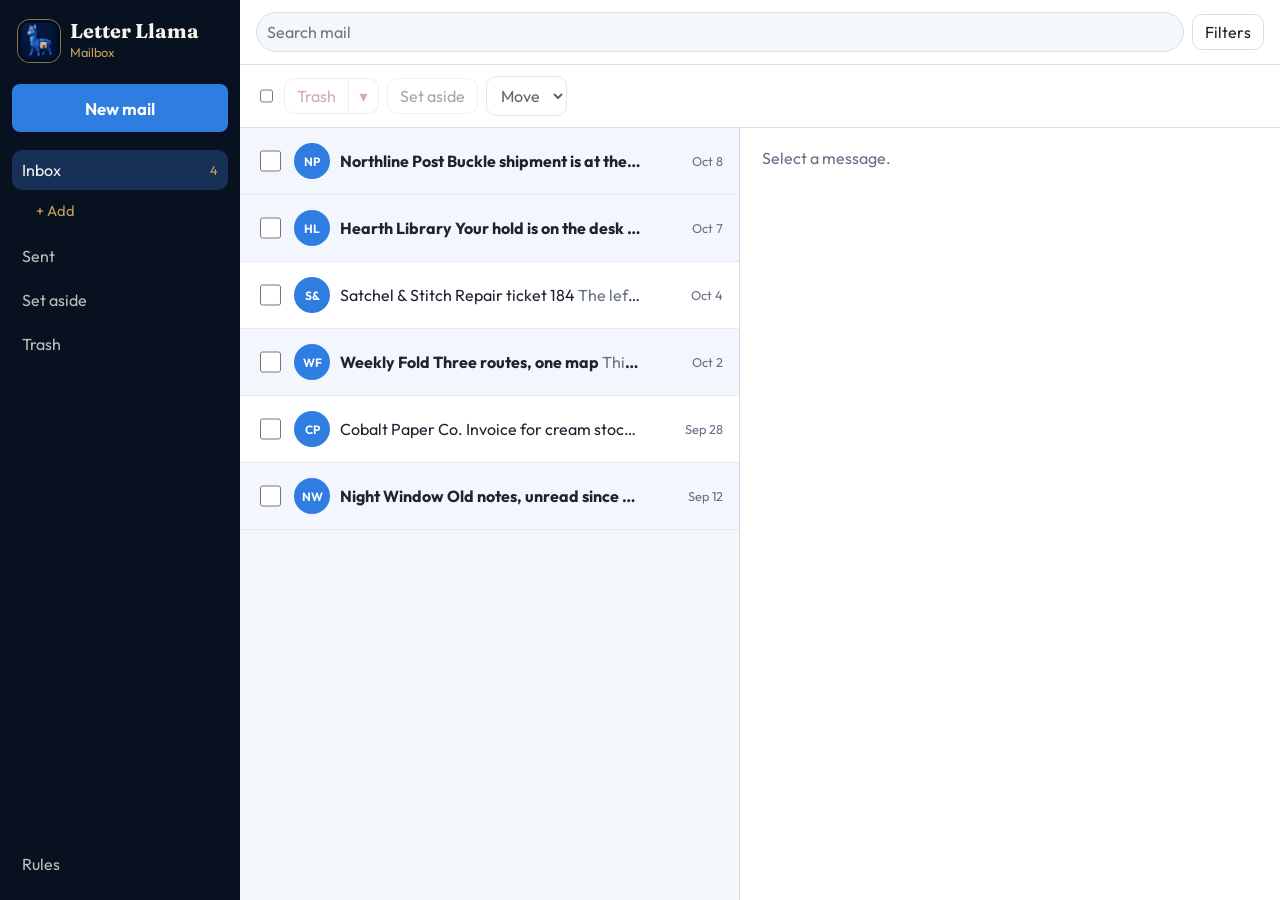
==== commit f5cd008b: "Give compose more room, nest folders under Inbox, and split trash from delete forever." ====
--- a/Letter-Llama.html
+++ b/Letter-Llama.html
@@ -29,7 +29,22 @@
     .sub { padding-left: 8px; }
     .addfolder { display: flex; gap: 6px; padding: 4px 8px 8px; min-width: 0; }
     .addfolder input { flex: 1; min-width: 0; width: 0; min-height: 36px; background: #101b2e; color: var(--paper); border-color: #24344c; }
-    .compose { background: var(--cobalt); color: white; justify-content: center; margin: 8px 0; border-radius: 20px; min-height: 44px; }
+    .compose { background: var(--cobalt); color: white; justify-content: center; margin: 6px 0 14px; border-radius: 8px; min-height: 48px; font-size: 1.05rem; font-weight: 650; }
+    .subs { margin: 0 0 6px 14px; display: flex; flex-direction: column; gap: 2px; }
+    .folder { min-height: 32px; font-size: .92rem; }
+    .addmini { color: var(--brass); justify-content: flex-start; }
+    .subadd { padding: 0; }
+    .subadd input { min-height: 32px; }
+    .compose-pane { min-height: 30vh; display: flex; flex-direction: column; gap: 8px; background: white; border-bottom: 1px solid var(--line); padding: 16px 18px; }
+    .compose-pane textarea { flex: 1; min-height: 120px; }
+    .splitbtn { position: relative; display: inline-flex; }
+    .splitbtn > .danger { border-radius: 10px 0 0 10px; }
+    .splitbtn > .caret { border-radius: 0 10px 10px 0; border-left: 0; padding: 0 8px; min-width: 30px; }
+    .menu { position: absolute; top: calc(100% + 4px); left: 0; z-index: 6; background: white; border: 1px solid var(--line); border-radius: 8px; box-shadow: 0 8px 24px rgba(7,17,31,.12); min-width: 160px; }
+    .menu button { display: block; width: 100%; text-align: left; border: 0; background: white; color: #9b2c2c; padding: 8px 12px; border-radius: 8px; }
+    .modal { position: fixed; inset: 0; background: rgba(7,17,31,.45); display: grid; place-items: center; z-index: 30; padding: 16px; }
+    .dialog { background: white; color: var(--inktext); border-radius: 16px; padding: 20px; width: min(420px, 100%); box-shadow: 0 16px 40px rgba(7,17,31,.2); }
+    .dialog h2 { margin: 0 0 8px; font-family: Fraunces, Georgia, serif; font-size: 1.35rem; }
     input, select, textarea { background: white; border: 1px solid var(--line); border-radius: 10px; min-height: 40px; padding: 8px 10px; color: var(--inktext); }
     textarea { min-height: 120px; width: 100%; }
     .main { min-width: 0; display: flex; flex-direction: column; background: #f4f7fb; }
@@ -91,7 +106,7 @@
 
     let state = load();
     function blankFilters() { return { from: "", to: "", subject: "", body: "", dateFrom: "", dateTo: "", attachment: "any", unread: "any" }; }
-    function blank() { return { box: "inbox", folderId: null, letters: seed, folders: [], rules: [], openId: null, writing: false, to: "", subject: "", body: "", replying: false, reply: "", armed: false, query: "", selected: [], filtersOpen: false, filters: blankFilters(), view: "mail", ruleName: "", ruleQuery: "", ruleKind: "archive", armedRule: null, folderName: "" }; }
+    function blank() { return { box: "inbox", folderId: null, letters: seed, folders: [], rules: [], openId: null, writing: false, to: "", subject: "", body: "", replying: false, reply: "", armed: false, query: "", selected: [], filtersOpen: false, filters: blankFilters(), view: "mail", ruleName: "", ruleQuery: "", ruleKind: "archive", armedRule: null, folderName: "", addingFolder: false, menu: "", ask: "" }; }
     function load() {
       try {
         const saved = JSON.parse(localStorage.getItem(KEY) || "null");
@@ -147,18 +162,20 @@
 
     function draw() {
       const inboxN = unreadCount("inbox");
+      const folders = state.folders.map((folder) => `<button class="folder ${state.box === "folder" && state.folderId === folder.id ? "on" : ""}" data-drop="folder" data-folder="${esc(folder.id)}">${esc(folder.name)} <span class="count">${state.letters.filter((l) => l.folderId === folder.id && l.place === "folder").length}</span></button>`).join("");
+      const adder = state.addingFolder
+        ? `<form class="addfolder subadd" id="add-folder"><input id="folder-name" name="name" placeholder="Folder name" value="${esc(state.folderName)}" /><button class="ghost" type="submit">Add</button></form>`
+        : `<button class="folder addmini" data-act="add-folder" type="button">+ Add</button>`;
       document.getElementById("side").innerHTML = `
         <div class="brand"><img alt="" src="${MARK}" /><div><strong>Letter Llama</strong><span>Mailbox</span></div></div>
-        <button class="compose" data-act="write">Compose</button>
+        <button class="compose" data-act="write">New mail</button>
         ${nav("inbox", "Inbox", inboxN)}
+        <div class="subs">${folders}${adder}</div>
         ${nav("sent", "Sent")}
         ${nav("archived", "Set aside")}
         ${nav("trash", "Trash", state.letters.filter((l) => l.place === "trash").length)}
-        <div class="sec">Folders</div>
-        <form class="addfolder" id="add-folder"><input id="folder-name" name="name" placeholder="New folder" value="${esc(state.folderName)}" /><button class="ghost" type="submit">Add</button></form>
-        <div class="sub">${state.folders.map((folder) => `<button class="folder ${state.box === "folder" && state.folderId === folder.id ? "on" : ""}" data-drop="folder" data-folder="${esc(folder.id)}">${esc(folder.name)} <span class="count">${state.letters.filter((l) => l.folderId === folder.id && l.place === "folder").length}</span></button>`).join("") || `<p class="meta" style="padding:0 10px">No folders yet.</p>`}</div>
         <button class="navbtn" data-view="rules" style="margin-top:auto">Rules</button>`;
-      document.getElementById("main").innerHTML = state.view === "rules" ? rulesView() : mailView();
+      document.getElementById("main").innerHTML = (state.view === "rules" ? rulesView() : mailView()) + foreverDialog();
     }
     function nav(box, name, count) {
       return `<button class="navbtn ${state.box === box ? "on" : ""}" data-drop="${box}" data-box="${box}">${name}${count ? `<span class="count">${count}</span>` : ""}</button>`;
@@ -180,17 +197,16 @@
       const bulk = `
         <div class="bulk">
           <input type="checkbox" data-act="check-all" ${allOn ? "checked" : ""} aria-label="Check all" />
-          <button class="danger" data-act="trash-selected" ${state.selected.length ? "" : "disabled"}>Trash</button>
+          ${trashSplit("many", !state.selected.length)}
           <button class="ghost" data-act="aside-selected" ${state.selected.length ? "" : "disabled"}>Set aside</button>
           <select id="bulk-move" ${state.selected.length ? "" : "disabled"}><option value="">Move</option>${state.folders.map((folder) => `<option value="${esc(folder.id)}">${esc(folder.name)}</option>`).join("")}</select>
-          ${state.armed ? `<button class="brass" data-act="confirm-many">Yes, delete forever</button>` : `<button class="brass" data-act="arm-many" ${state.selected.length ? "" : "disabled"}>Delete forever</button>`}
         </div>`;
       const compose = state.writing ? `
-        <form id="compose" class="pad">
-          <label class="meta" for="to">To</label><input id="to" name="to" value="${esc(state.to)}" />
-          <label class="meta" for="subject">Subject</label><input id="subject" name="subject" value="${esc(state.subject)}" />
-          <label class="meta" for="body">Message</label><textarea id="body" name="body">${esc(state.body)}</textarea>
-          <div class="bulk" style="padding-left:0"><button class="btn" type="submit">Send</button><button class="ghost" type="button" data-act="cancel-write">Discard</button></div>
+        <form id="compose" class="compose-pane">
+          <input id="to" name="to" placeholder="To" value="${esc(state.to)}" />
+          <input id="subject" name="subject" placeholder="Subject" value="${esc(state.subject)}" />
+          <textarea id="body" name="body" placeholder="Write your message">${esc(state.body)}</textarea>
+          <div class="bulk" style="padding:0;border:0"><button class="btn" type="submit">Send</button><button class="ghost" type="button" data-act="cancel-write">Discard</button></div>
         </form>` : "";
       const list = `<div class="list">${rows.map((letter) => row(letter)).join("") || `<p class="pad meta">No messages.</p>`}</div>`;
       const open = state.letters.find((letter) => letter.id === state.openId);
@@ -198,6 +214,17 @@
         <div class="toolbar"><input id="q" type="search" placeholder="Search mail" value="${esc(state.query)}" /><button class="ghost" data-act="filters">${state.filtersOpen ? "Hide filters" : "Filters"}</button></div>
         ${filters}${bulk}${compose}
         <div class="split"><div>${list}</div>${open ? `<article class="reader">${reader(open)}</article>` : `<div class="reader empty"></div>`}</div>`;
+    }
+    function trashSplit(which, disabled) {
+      const off = disabled ? "disabled" : "";
+      const menu = state.menu === which ? `<div class="menu"><button type="button" data-act="ask-forever" data-which="${which}">Delete forever</button></div>` : "";
+      const main = which === "one" ? "trash-one" : "trash-selected";
+      return `<span class="splitbtn"><button class="danger" type="button" data-act="${main}" ${off}>Trash</button><button class="danger caret" type="button" data-act="open-menu" data-which="${which}" aria-label="Delete options" ${off}>▾</button>${menu}</span>`;
+    }
+    function foreverDialog() {
+      if (!state.ask) return "";
+      const count = state.ask === "many" ? state.selected.length : 1;
+      return `<div class="modal"><div class="dialog" role="dialog" aria-modal="true"><h2>Delete forever?</h2><p>This removes ${count === 1 ? "this message" : count + " messages"}. It does not go to trash and cannot be undone.</p><div class="bulk" style="padding:12px 0 0;border:0"><button class="danger" type="button" data-act="do-forever">Delete forever</button><button class="ghost" type="button" data-act="close-ask">Cancel</button></div></div></div>`;
     }
     function initials(name) {
       return String(name).trim().split(/\s+/).slice(0, 2).map((part) => part[0] || "").join("").toUpperCase();
@@ -214,8 +241,7 @@
     }
     function reader(letter) {
       const reply = state.replying ? `<form id="reply"><label class="meta" for="reply-body">Reply to ${esc(letter.from)}</label><textarea id="reply-body" name="reply">${esc(state.reply)}</textarea><div class="bulk" style="padding-left:0"><button class="btn" type="submit">Send</button><button class="ghost" type="button" data-act="cancel-reply">Discard</button></div></form>` : `<button class="btn" data-act="reply">Reply</button>`;
-      const kill = state.armed ? `<div class="warn">This deletes the message. It cannot be undone, and it does not move it to trash.<button class="brass" data-act="confirm-delete" style="margin-top:8px">Yes, delete forever</button></div>` : `<button class="brass" data-act="arm">Delete forever</button>`;
-      return `<p class="meta">From ${esc(letter.from)} · To ${esc(letter.to)} · ${esc(shownDate(letter.date))}</p><h1>${esc(letter.subject)}</h1><p>${esc(letter.body)}</p>${letter.files.length ? `<p class="meta">Attachments: ${esc(letter.files.join(", "))}</p>` : ""}<div class="bulk" style="padding-left:0">${reply}<button class="danger" data-act="trash-one">Trash</button><button class="ghost" data-act="aside-one">Set aside</button>${kill}</div>`;
+      return `<p class="meta">From ${esc(letter.from)} · To ${esc(letter.to)} · ${esc(shownDate(letter.date))}</p><h1>${esc(letter.subject)}</h1><p>${esc(letter.body)}</p>${letter.files.length ? `<p class="meta">Attachments: ${esc(letter.files.join(", "))}</p>` : ""}<div class="bulk" style="padding-left:0;border:0">${reply}${trashSplit("one", false)}<button class="ghost" data-act="aside-one">Set aside</button></div>`;
     }
     function rulesView() {
       return `<div class="pad"><h1>Rules</h1><p class="meta">A rule sorts mail already in this mailbox. Delete forever still asks twice and will not trash instead.</p>
@@ -241,14 +267,29 @@
     }
 
     document.body.addEventListener("click", (event) => {
+      if (event.target.classList && event.target.classList.contains("modal")) return set({ ask: "" });
       const t = event.target.closest("button, [data-open]");
       if (!t) return;
       if (t.dataset.box) return set({ box: t.dataset.box, folderId: null, view: "mail", openId: null, selected: [] });
       if (t.dataset.folder && t.classList.contains("folder")) return set({ box: "folder", folderId: t.dataset.folder, view: "mail", openId: null, selected: [] });
       if (t.dataset.view) return set({ view: t.dataset.view });
-      if (t.dataset.act === "write") return set({ writing: true, view: "mail" });
+      if (t.dataset.act === "write") return set({ writing: true, view: "mail", menu: "" });
       if (t.dataset.act === "cancel-write") return set({ writing: false });
+      if (t.dataset.act === "add-folder") return set({ addingFolder: true });
       if (t.dataset.act === "filters") return set({ filtersOpen: !state.filtersOpen });
+      if (t.dataset.act === "open-menu") return set({ menu: state.menu === t.dataset.which ? "" : t.dataset.which });
+      if (t.dataset.act === "ask-forever") return set({ ask: t.dataset.which, menu: "" });
+      if (t.dataset.act === "close-ask") return set({ ask: "" });
+      if (t.dataset.act === "do-forever") {
+        if (state.ask === "many") {
+          const drop = new Set(state.selected);
+          state.letters = state.letters.filter((letter) => !drop.has(letter.id));
+          return set({ selected: [], ask: "", openId: null, menu: "" });
+        }
+        const id = state.openId;
+        state.letters = state.letters.filter((item) => item.id !== id);
+        return set({ openId: null, ask: "", menu: "" });
+      }
       if (t.dataset.act === "check-all") {
         const rows = filtered();
         const allOn = rows.every((letter) => state.selected.includes(letter.id));
@@ -261,22 +302,11 @@
       if (t.dataset.trash) return placeIds([t.dataset.trash], "trash");
       if (t.dataset.act === "trash-selected") return placeIds(state.selected, "trash");
       if (t.dataset.act === "aside-selected") return placeIds(state.selected, "archived");
-      if (t.dataset.act === "arm-many") return set({ armed: true });
-      if (t.dataset.act === "confirm-many") {
-        const drop = new Set(state.selected);
-        state.letters = state.letters.filter((letter) => !drop.has(letter.id));
-        return set({ selected: [], armed: false, openId: null });
-      }
       const letter = state.letters.find((item) => item.id === state.openId);
       if (t.dataset.act === "reply") return set({ replying: true });
       if (t.dataset.act === "cancel-reply") return set({ replying: false });
       if (t.dataset.act === "trash-one" && letter) return placeIds([letter.id], "trash");
       if (t.dataset.act === "aside-one" && letter) return placeIds([letter.id], "archived");
-      if (t.dataset.act === "arm") return set({ armed: true });
-      if (t.dataset.act === "confirm-delete" && letter) {
-        state.letters = state.letters.filter((item) => item.id !== letter.id);
-        return set({ openId: null, armed: false });
-      }
       if (t.dataset.removeRule) return set({ rules: state.rules.filter((rule) => rule.id !== t.dataset.removeRule) });
       if (t.dataset.armRule) return set({ armedRule: t.dataset.armRule });
       if (t.dataset.run) return runRule(t.dataset.run);
@@ -331,7 +361,7 @@
         if (!name) return;
         const id = uid();
         state.folders = state.folders.concat([{ id, name }]);
-        set({ folderName: "", box: "folder", folderId: id, view: "mail" });
+        set({ folderName: "", addingFolder: false, box: "folder", folderId: id, view: "mail" });
       } else if (form.id === "add-rule") {
         const name = String(data.get("name") || "").trim();
         if (!name) return;
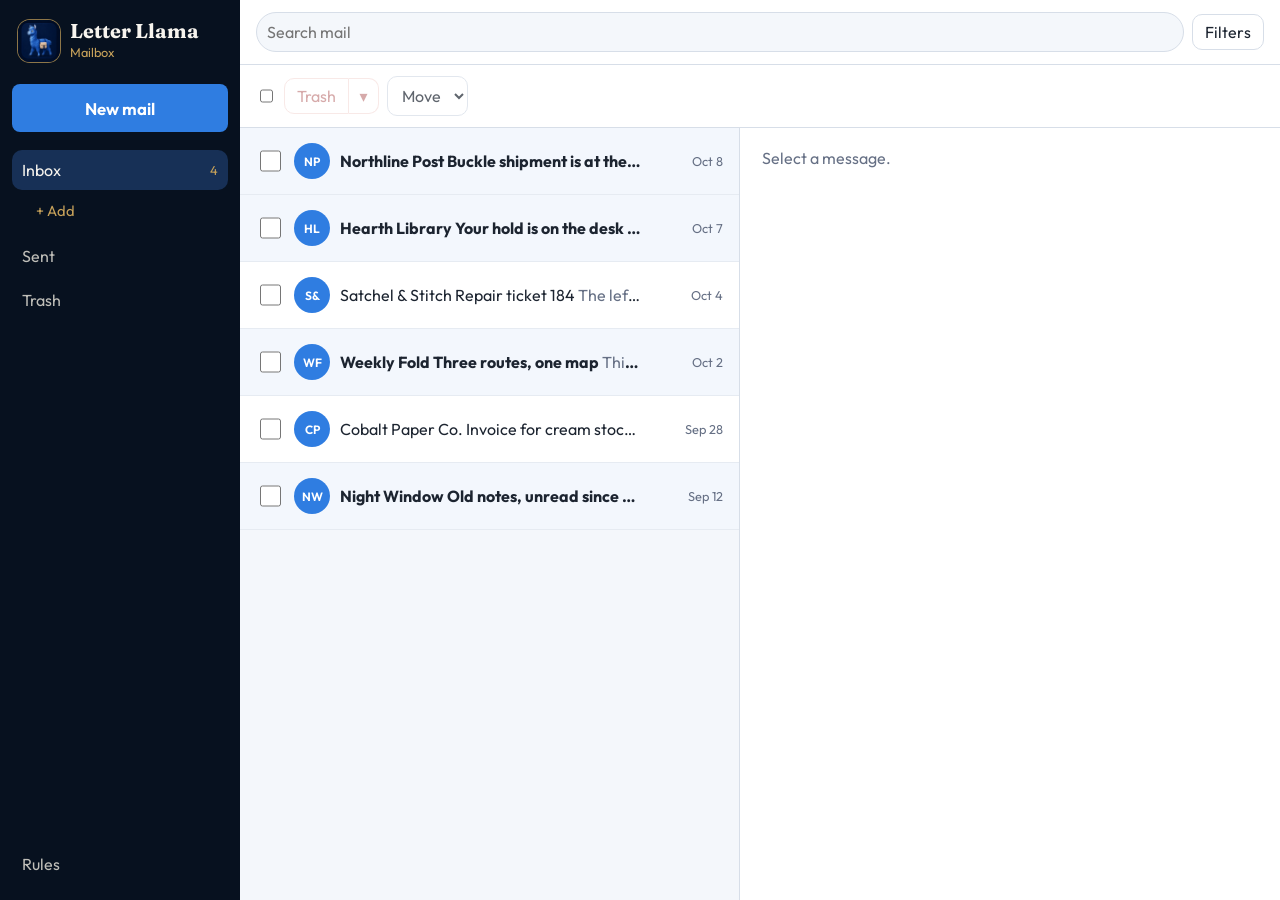
==== commit 03d1e03d: "Remove Set aside." ====
--- a/Letter-Llama.html
+++ b/Letter-Llama.html
@@ -106,11 +106,16 @@
 
     let state = load();
     function blankFilters() { return { from: "", to: "", subject: "", body: "", dateFrom: "", dateTo: "", attachment: "any", unread: "any" }; }
-    function blank() { return { box: "inbox", folderId: null, letters: seed, folders: [], rules: [], openId: null, writing: false, to: "", subject: "", body: "", replying: false, reply: "", armed: false, query: "", selected: [], filtersOpen: false, filters: blankFilters(), view: "mail", ruleName: "", ruleQuery: "", ruleKind: "archive", armedRule: null, folderName: "", addingFolder: false, menu: "", ask: "" }; }
+    function blank() { return { box: "inbox", folderId: null, letters: seed, folders: [], rules: [], openId: null, writing: false, to: "", subject: "", body: "", replying: false, reply: "", armed: false, query: "", selected: [], filtersOpen: false, filters: blankFilters(), view: "mail", ruleName: "", ruleQuery: "", ruleKind: "trash", armedRule: null, folderName: "", addingFolder: false, menu: "", ask: "" }; }
     function load() {
       try {
         const saved = JSON.parse(localStorage.getItem(KEY) || "null");
-        if (saved && Array.isArray(saved.letters)) return Object.assign(blank(), saved, { filters: Object.assign(blankFilters(), saved.filters || {}) });
+        if (saved && Array.isArray(saved.letters)) {
+          saved.letters = saved.letters.map((letter) => letter.place === "archived" ? Object.assign({}, letter, { place: "inbox" }) : letter);
+          if (saved.box === "archived") saved.box = "inbox";
+          if (Array.isArray(saved.rules)) saved.rules = saved.rules.map((rule) => rule.kind === "archive" ? Object.assign({}, rule, { kind: "keep" }) : rule);
+          return Object.assign(blank(), saved, { filters: Object.assign(blankFilters(), saved.filters || {}) });
+        }
       } catch (e) {}
       return blank();
     }
@@ -156,7 +161,7 @@
     }
     function title() {
       if (state.box === "folder") { const f = state.folders.find((item) => item.id === state.folderId); return f ? f.name : "Folder"; }
-      return { inbox: "Inbox", sent: "Sent", archived: "Set aside", trash: "Trash" }[state.box] || "Inbox";
+      return { inbox: "Inbox", sent: "Sent", trash: "Trash" }[state.box] || "Inbox";
     }
     function unreadCount(box) { return state.letters.filter((l) => l.place === box && l.unread).length; }
 
@@ -172,7 +177,6 @@
         ${nav("inbox", "Inbox", inboxN)}
         <div class="subs">${folders}${adder}</div>
         ${nav("sent", "Sent")}
-        ${nav("archived", "Set aside")}
         ${nav("trash", "Trash", state.letters.filter((l) => l.place === "trash").length)}
         <button class="navbtn" data-view="rules" style="margin-top:auto">Rules</button>`;
       document.getElementById("main").innerHTML = (state.view === "rules" ? rulesView() : mailView()) + foreverDialog();
@@ -198,7 +202,6 @@
         <div class="bulk">
           <input type="checkbox" data-act="check-all" ${allOn ? "checked" : ""} aria-label="Check all" />
           ${trashSplit("many", !state.selected.length)}
-          <button class="ghost" data-act="aside-selected" ${state.selected.length ? "" : "disabled"}>Set aside</button>
           <select id="bulk-move" ${state.selected.length ? "" : "disabled"}><option value="">Move</option>${state.folders.map((folder) => `<option value="${esc(folder.id)}">${esc(folder.name)}</option>`).join("")}</select>
         </div>`;
       const compose = state.writing ? `
@@ -241,12 +244,12 @@
     }
     function reader(letter) {
       const reply = state.replying ? `<form id="reply"><label class="meta" for="reply-body">Reply to ${esc(letter.from)}</label><textarea id="reply-body" name="reply">${esc(state.reply)}</textarea><div class="bulk" style="padding-left:0"><button class="btn" type="submit">Send</button><button class="ghost" type="button" data-act="cancel-reply">Discard</button></div></form>` : `<button class="btn" data-act="reply">Reply</button>`;
-      return `<p class="meta">From ${esc(letter.from)} · To ${esc(letter.to)} · ${esc(shownDate(letter.date))}</p><h1>${esc(letter.subject)}</h1><p>${esc(letter.body)}</p>${letter.files.length ? `<p class="meta">Attachments: ${esc(letter.files.join(", "))}</p>` : ""}<div class="bulk" style="padding-left:0;border:0">${reply}${trashSplit("one", false)}<button class="ghost" data-act="aside-one">Set aside</button></div>`;
+      return `<p class="meta">From ${esc(letter.from)} · To ${esc(letter.to)} · ${esc(shownDate(letter.date))}</p><h1>${esc(letter.subject)}</h1><p>${esc(letter.body)}</p>${letter.files.length ? `<p class="meta">Attachments: ${esc(letter.files.join(", "))}</p>` : ""}<div class="bulk" style="padding-left:0;border:0">${reply}${trashSplit("one", false)}</div>`;
     }
     function rulesView() {
       return `<div class="pad"><h1>Rules</h1><p class="meta">A rule sorts mail already in this mailbox. Delete forever still asks twice and will not trash instead.</p>
-        <form id="add-rule"><label class="meta">Name</label><input id="rule-name" name="name" value="${esc(state.ruleName)}" /><label class="meta">Words</label><input id="rule-query" name="query" value="${esc(state.ruleQuery)}" /><label class="meta">Action</label><select id="rule-kind" name="kind"><option value="archive">Set aside</option><option value="trash">Trash</option><option value="keep">Inbox</option><option value="permanent_delete" ${state.ruleKind === "permanent_delete" ? "selected" : ""}>Delete forever</option></select><button class="btn" type="submit" style="margin-top:8px">Save rule</button></form>
-        ${state.rules.map((rule) => { const matched = hits(rule); const action = rule.kind === "permanent_delete" ? (state.armedRule === rule.id ? `<button class="brass" data-run="${esc(rule.id)}">Yes, delete forever</button>` : `<button class="brass" data-arm-rule="${esc(rule.id)}" ${matched.length ? "" : "disabled"}>Delete matches forever</button>`) : `<button class="danger" data-run="${esc(rule.id)}" ${matched.length ? "" : "disabled"}>${rule.kind === "trash" ? "Trash matches" : rule.kind === "archive" ? "Set matches aside" : "Move matches to inbox"}</button>`; return `<div class="warn"><strong>${esc(rule.name)}</strong><div class="meta">${matched.length ? matched.length + " match" : "No matches"}</div>${action} <button class="ghost" data-remove-rule="${esc(rule.id)}">Remove</button></div>`; }).join("")}
+        <form id="add-rule"><label class="meta">Name</label><input id="rule-name" name="name" value="${esc(state.ruleName)}" /><label class="meta">Words</label><input id="rule-query" name="query" value="${esc(state.ruleQuery)}" /><label class="meta">Action</label><select id="rule-kind" name="kind"><option value="trash">Trash</option><option value="keep">Inbox</option><option value="permanent_delete" ${state.ruleKind === "permanent_delete" ? "selected" : ""}>Delete forever</option></select><button class="btn" type="submit" style="margin-top:8px">Save rule</button></form>
+        ${state.rules.map((rule) => { const matched = hits(rule); const action = rule.kind === "permanent_delete" ? (state.armedRule === rule.id ? `<button class="brass" data-run="${esc(rule.id)}">Yes, delete forever</button>` : `<button class="brass" data-arm-rule="${esc(rule.id)}" ${matched.length ? "" : "disabled"}>Delete matches forever</button>`) : `<button class="danger" data-run="${esc(rule.id)}" ${matched.length ? "" : "disabled"}>${rule.kind === "trash" ? "Trash matches" : "Move matches to inbox"}</button>`; return `<div class="warn"><strong>${esc(rule.name)}</strong><div class="meta">${matched.length ? matched.length + " match" : "No matches"}</div>${action} <button class="ghost" data-remove-rule="${esc(rule.id)}">Remove</button></div>`; }).join("")}
       </div>`;
     }
     function hits(rule) {
@@ -301,12 +304,10 @@
       }
       if (t.dataset.trash) return placeIds([t.dataset.trash], "trash");
       if (t.dataset.act === "trash-selected") return placeIds(state.selected, "trash");
-      if (t.dataset.act === "aside-selected") return placeIds(state.selected, "archived");
       const letter = state.letters.find((item) => item.id === state.openId);
       if (t.dataset.act === "reply") return set({ replying: true });
       if (t.dataset.act === "cancel-reply") return set({ replying: false });
       if (t.dataset.act === "trash-one" && letter) return placeIds([letter.id], "trash");
-      if (t.dataset.act === "aside-one" && letter) return placeIds([letter.id], "archived");
       if (t.dataset.removeRule) return set({ rules: state.rules.filter((rule) => rule.id !== t.dataset.removeRule) });
       if (t.dataset.armRule) return set({ armedRule: t.dataset.armRule });
       if (t.dataset.run) return runRule(t.dataset.run);
@@ -405,7 +406,7 @@
         state.letters = state.letters.filter((letter) => !drop.has(letter.id));
         return set({ armedRule: null });
       }
-      placeIds(ids, rule.kind === "trash" ? "trash" : rule.kind === "archive" ? "archived" : "inbox");
+      placeIds(ids, rule.kind === "trash" ? "trash" : "inbox");
     }
     draw();
   </script>
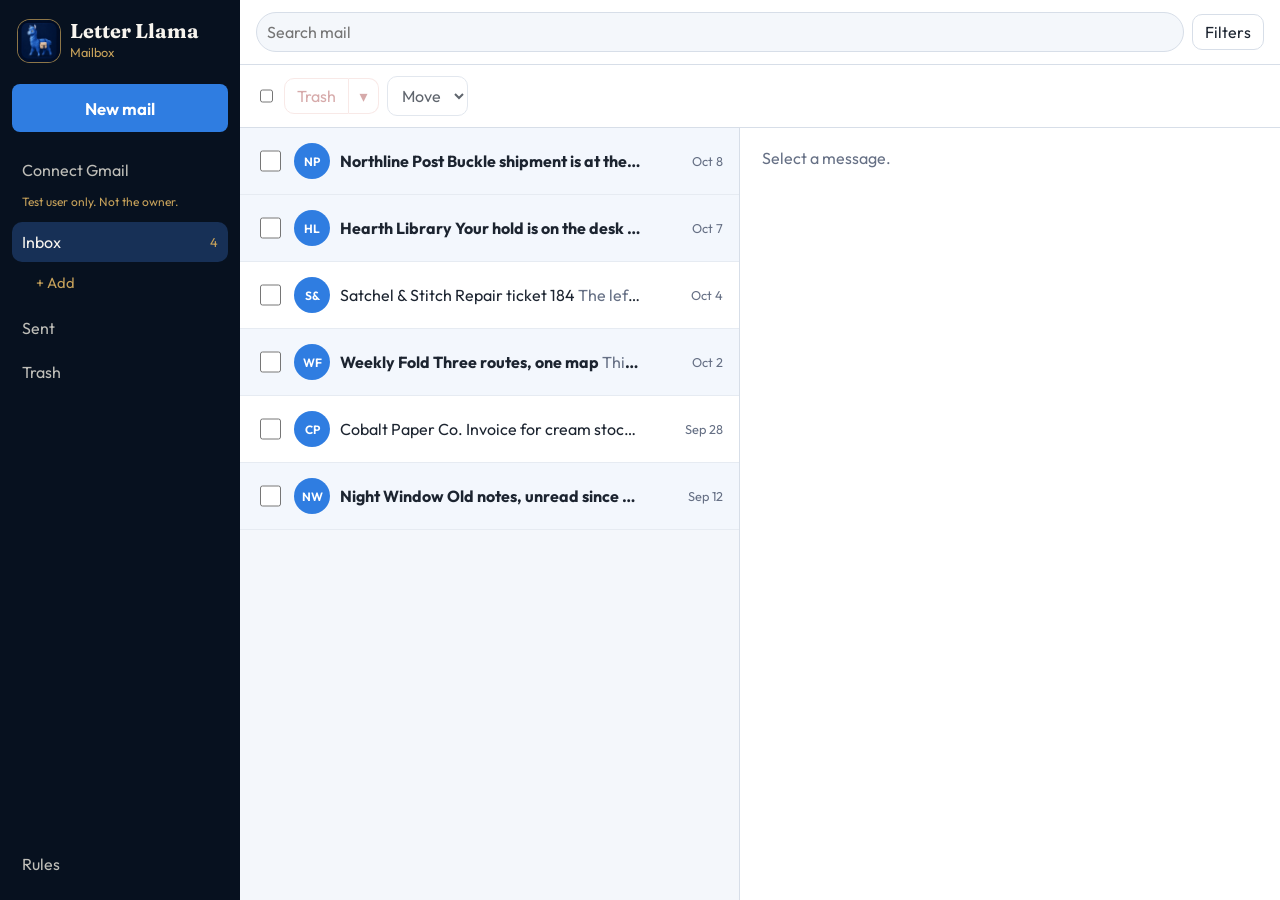
==== commit 65e40e63: "Add a Gmail test sign-in. It needs a Web client before Google will allow it." ====
--- a/Letter-Llama.html
+++ b/Letter-Llama.html
@@ -30,6 +30,7 @@
     .addfolder { display: flex; gap: 6px; padding: 4px 8px 8px; min-width: 0; }
     .addfolder input { flex: 1; min-width: 0; width: 0; min-height: 36px; background: #101b2e; color: var(--paper); border-color: #24344c; }
     .compose { background: var(--cobalt); color: white; justify-content: center; margin: 6px 0 14px; border-radius: 8px; min-height: 48px; font-size: 1.05rem; font-weight: 650; }
+    .gmail-note { margin: 0 10px 8px; color: var(--brass); font-size: .75rem; line-height: 1.35; }
     .subs { margin: 0 0 6px 14px; display: flex; flex-direction: column; gap: 2px; }
     .folder { min-height: 32px; font-size: .92rem; }
     .addmini { color: var(--brass); justify-content: flex-start; }
@@ -86,6 +87,7 @@
       .when { grid-column: 3; text-align: left; }
     }
   </style>
+  <script src="https://accounts.google.com/gsi/client" async></script>
 </head>
 <body>
   <div class="shell">
@@ -106,7 +108,7 @@
 
     let state = load();
     function blankFilters() { return { from: "", to: "", subject: "", body: "", dateFrom: "", dateTo: "", attachment: "any", unread: "any" }; }
-    function blank() { return { box: "inbox", folderId: null, letters: seed, folders: [], rules: [], openId: null, writing: false, to: "", subject: "", body: "", replying: false, reply: "", armed: false, query: "", selected: [], filtersOpen: false, filters: blankFilters(), view: "mail", ruleName: "", ruleQuery: "", ruleKind: "trash", armedRule: null, folderName: "", addingFolder: false, menu: "", ask: "" }; }
+    function blank() { return { box: "inbox", folderId: null, letters: seed, folders: [], rules: [], openId: null, writing: false, to: "", subject: "", body: "", replying: false, reply: "", armed: false, query: "", selected: [], filtersOpen: false, filters: blankFilters(), view: "mail", ruleName: "", ruleQuery: "", ruleKind: "trash", armedRule: null, folderName: "", addingFolder: false, menu: "", ask: "", gmail: null, gmailLetters: [], gmailError: "", gmailClient: "" }; }
     function load() {
       try {
         const saved = JSON.parse(localStorage.getItem(KEY) || "null");
@@ -119,7 +121,10 @@
       } catch (e) {}
       return blank();
     }
-    function save() { localStorage.setItem(KEY, JSON.stringify(state)); }
+    function save() {
+      const copy = Object.assign({}, state, { gmailLetters: [] });
+      localStorage.setItem(KEY, JSON.stringify(copy));
+    }
     function uid() { return Math.random().toString(36).slice(2) + Date.now().toString(36); }
     function esc(s) { return String(s ?? "").replace(/[&<>"']/g, (c) => "&#" + c.charCodeAt(0) + ";"); }
     function shownDate(iso) { const p = String(iso).split("-"); const months = ["Jan","Feb","Mar","Apr","May","Jun","Jul","Aug","Sep","Oct","Nov","Dec"]; return months[(+p[1] || 1) - 1] + " " + (+p[2] || ""); }
@@ -134,7 +139,9 @@
         if (el) { el.focus(); if (pos != null && el.setSelectionRange) { try { el.setSelectionRange(pos, pos); } catch (e) {} } }
       }
     }
+    function gmailOn() { return !!(state.gmail && state.gmail.token && state.gmail.expires > Date.now()); }
     function boxLetters() {
+      if (gmailOn() && state.box !== "folder") return (state.gmailLetters || []).filter((letter) => letter.place === state.box);
       return state.letters.filter((letter) => {
         if (state.box === "folder") return letter.place === "folder" && letter.folderId === state.folderId;
         return letter.place === state.box;
@@ -163,7 +170,10 @@
       if (state.box === "folder") { const f = state.folders.find((item) => item.id === state.folderId); return f ? f.name : "Folder"; }
       return { inbox: "Inbox", sent: "Sent", trash: "Trash" }[state.box] || "Inbox";
     }
-    function unreadCount(box) { return state.letters.filter((l) => l.place === box && l.unread).length; }
+    function unreadCount(box) {
+      if (gmailOn() && box !== "folder") return (state.gmailLetters || []).filter((letter) => letter.place === box && letter.unread).length;
+      return state.letters.filter((l) => l.place === box && l.unread).length;
+    }
 
     function draw() {
       const inboxN = unreadCount("inbox");
@@ -174,10 +184,11 @@
       document.getElementById("side").innerHTML = `
         <div class="brand"><img alt="" src="${MARK}" /><div><strong>Letter Llama</strong><span>Mailbox</span></div></div>
         <button class="compose" data-act="write">New mail</button>
+        ${gmailBlock()}
         ${nav("inbox", "Inbox", inboxN)}
         <div class="subs">${folders}${adder}</div>
         ${nav("sent", "Sent")}
-        ${nav("trash", "Trash", state.letters.filter((l) => l.place === "trash").length)}
+        ${nav("trash", "Trash", gmailOn() ? (state.gmailLetters || []).filter((l) => l.place === "trash").length : state.letters.filter((l) => l.place === "trash").length)}
         <button class="navbtn" data-view="rules" style="margin-top:auto">Rules</button>`;
       document.getElementById("main").innerHTML = (state.view === "rules" ? rulesView() : mailView()) + foreverDialog();
     }
@@ -212,11 +223,127 @@
           <div class="bulk" style="padding:0;border:0"><button class="btn" type="submit">Send</button><button class="ghost" type="button" data-act="cancel-write">Discard</button></div>
         </form>` : "";
       const list = `<div class="list">${rows.map((letter) => row(letter)).join("") || `<p class="pad meta">No messages.</p>`}</div>`;
-      const open = state.letters.find((letter) => letter.id === state.openId);
+      const open = (gmailOn() ? (state.gmailLetters || []) : state.letters).find((letter) => letter.id === state.openId);
       return `
         <div class="toolbar"><input id="q" type="search" placeholder="Search mail" value="${esc(state.query)}" /><button class="ghost" data-act="filters">${state.filtersOpen ? "Hide filters" : "Filters"}</button></div>
         ${filters}${bulk}${compose}
         <div class="split"><div>${list}</div>${open ? `<article class="reader">${reader(open)}</article>` : `<div class="reader empty"></div>`}</div>`;
+    }
+    const GMAIL_CLIENT = "193372328813-i4rag2qrs1rpl2eu2qknclk0l6i85nls.apps.googleusercontent.com";
+    const GMAIL_MODIFY = "https://www.googleapis.com/auth/gmail.modify";
+    const GMAIL_FULL = "https://mail.google.com/";
+    function gmailBlock() {
+      if (gmailOn()) return `<p class="gmail-note">${esc(state.gmail.email || "Gmail")}</p><button class="navbtn" data-act="gmail-off">Use practice mail</button>`;
+      return `<button class="navbtn" data-act="gmail-connect">Connect Gmail</button><p class="gmail-note">Test user only. Not the owner.</p>${state.gmailError ? `<p class="gmail-note">${esc(state.gmailError)}</p>` : ""}`;
+    }
+    function gmailAuth(permanent) {
+      if (!window.google || !google.accounts || !google.accounts.oauth2) return set({ gmailError: "Google sign-in is still loading. Click Connect again." });
+      const client = google.accounts.oauth2.initTokenClient({
+        client_id: state.gmailClient || GMAIL_CLIENT,
+        scope: permanent ? GMAIL_FULL : GMAIL_MODIFY,
+        include_granted_scopes: true,
+        callback: (resp) => {
+          if (resp.error) return set({ gmailError: resp.error });
+          state.gmail = { token: resp.access_token, expires: Date.now() + ((resp.expires_in || 3600) * 1000), scope: resp.scope || "", email: state.gmail && state.gmail.email };
+          save();
+          if (state.pendingDelete && state.pendingDelete.length && String(resp.scope || "").indexOf("mail.google.com") >= 0) return gmailDestroy(state.pendingDelete);
+          refreshGmail();
+        }
+      });
+      client.requestAccessToken({ prompt: "consent" });
+    }
+    function gmailHeader(msg, name) {
+      const headers = (msg.payload && msg.payload.headers) || [];
+      const found = headers.find((item) => item.name.toLowerCase() === name.toLowerCase());
+      return found ? found.value : "";
+    }
+    function letterFromGmail(msg, place) {
+      const date = new Date(Number(msg.internalDate) || Date.now());
+      const files = [];
+      const walk = (part) => { if (!part) return; if (part.filename) files.push(part.filename); (part.parts || []).forEach(walk); };
+      walk(msg.payload);
+      return { id: msg.id, from: gmailHeader(msg, "From") || "(unknown)", to: gmailHeader(msg, "To") || "", subject: gmailHeader(msg, "Subject") || "(no subject)", body: msg.snippet || "", date: date.toISOString().slice(0, 10), unread: (msg.labelIds || []).indexOf("UNREAD") >= 0, files, place, folderId: null, gmail: true };
+    }
+    async function gmailFetch(url, options) {
+      const opts = options || {};
+      const headers = Object.assign({ Authorization: "Bearer " + state.gmail.token }, opts.headers || {});
+      const res = await fetch(url, Object.assign({}, opts, { headers }));
+      if (!res.ok) throw new Error("Gmail " + res.status);
+      return res.status === 204 ? null : res.json();
+    }
+    async function refreshGmail() {
+      if (!gmailOn()) return;
+      try {
+        const profile = await gmailFetch("https://gmail.googleapis.com/gmail/v1/users/me/profile");
+        const boxes = [["inbox", "in:inbox", 15], ["sent", "in:sent", 8], ["trash", "in:trash", 8]];
+        const letters = [];
+        for (const [place, query, max] of boxes) {
+          const list = await gmailFetch("https://gmail.googleapis.com/gmail/v1/users/me/messages?maxResults=" + max + "&q=" + encodeURIComponent(query));
+          for (const item of list.messages || []) {
+            const msg = await gmailFetch("https://gmail.googleapis.com/gmail/v1/users/me/messages/" + item.id + "?format=metadata&metadataHeaders=From&metadataHeaders=To&metadataHeaders=Subject");
+            letters.push(letterFromGmail(msg, place));
+          }
+        }
+        set({ gmail: Object.assign({}, state.gmail, { email: profile.emailAddress }), gmailLetters: letters, gmailError: "" });
+      } catch (err) {
+        set({ gmailError: err.message || "Gmail did not answer." });
+      }
+    }
+    function decodeB64(data) {
+      const pad = data.replace(/-/g, "+").replace(/_/g, "/");
+      const bytes = Uint8Array.from(atob(pad), (c) => c.charCodeAt(0));
+      return new TextDecoder().decode(bytes);
+    }
+    function decodeBody(payload) {
+      if (!payload) return "";
+      if (payload.mimeType === "text/plain" && payload.body && payload.body.data) return decodeB64(payload.body.data);
+      for (const part of payload.parts || []) {
+        const found = decodeBody(part);
+        if (found) return found;
+      }
+      if (payload.body && payload.body.data) return decodeB64(payload.body.data);
+      return "";
+    }
+    async function openGmail(id) {
+      try {
+        await gmailFetch("https://gmail.googleapis.com/gmail/v1/users/me/messages/" + id + "/modify", { method: "POST", headers: { Authorization: "Bearer " + state.gmail.token, "Content-Type": "application/json" }, body: JSON.stringify({ removeLabelIds: ["UNREAD"] }) });
+        const msg = await gmailFetch("https://gmail.googleapis.com/gmail/v1/users/me/messages/" + id + "?format=full");
+        const body = decodeBody(msg.payload) || msg.snippet || "";
+        const letters = (state.gmailLetters || []).map((letter) => letter.id === id ? Object.assign({}, letter, { body, unread: false }) : letter);
+        set({ gmailLetters: letters, openId: id, view: "mail", replying: false });
+      } catch (err) {
+        set({ gmailError: err.message || "Could not open that message." });
+      }
+    }
+    async function gmailTrash(ids) {
+      try {
+        for (const id of ids) await gmailFetch("https://gmail.googleapis.com/gmail/v1/users/me/messages/" + id + "/trash", { method: "POST" });
+        await refreshGmail();
+        set({ selected: [], openId: null });
+      } catch (err) {
+        set({ gmailError: err.message || "Trash failed." });
+      }
+    }
+    async function gmailDestroy(ids) {
+      if (!state.gmail || String(state.gmail.scope).indexOf("mail.google.com") < 0) {
+        state.pendingDelete = ids;
+        return gmailAuth(true);
+      }
+      try {
+        for (const id of ids) await gmailFetch("https://gmail.googleapis.com/gmail/v1/users/me/messages/" + id, { method: "DELETE" });
+        state.pendingDelete = [];
+        await refreshGmail();
+        set({ selected: [], openId: null, ask: "" });
+      } catch (err) {
+        set({ gmailError: err.message || "Delete forever failed.", ask: "" });
+      }
+    }
+    function rawMessage(to, subject, body) {
+      const text = "To: " + to + "\r\nSubject: " + subject + "\r\nContent-Type: text/plain; charset=utf-8\r\n\r\n" + body;
+      const bytes = new TextEncoder().encode(text);
+      let bin = "";
+      bytes.forEach((b) => { bin += String.fromCharCode(b); });
+      return btoa(bin).replace(/\+/g, "-").replace(/\//g, "_").replace(/=+$/, "");
     }
     function trashSplit(which, disabled) {
       const off = disabled ? "disabled" : "";
@@ -258,6 +385,12 @@
       return state.letters.filter((letter) => words.every((word) => (letter.from + " " + letter.to + " " + letter.subject + " " + letter.body).toLowerCase().includes(word)));
     }
     function send(to, subject, body) {
+      if (gmailOn()) {
+        gmailFetch("https://gmail.googleapis.com/gmail/v1/users/me/messages/send", { method: "POST", headers: { Authorization: "Bearer " + state.gmail.token, "Content-Type": "application/json" }, body: JSON.stringify({ raw: rawMessage(to, subject, body) }) })
+          .then(() => { set({ writing: false, replying: false, to: "", subject: "", body: "", reply: "", box: "sent" }); return refreshGmail(); })
+          .catch((err) => set({ gmailError: err.message || "Send failed." }));
+        return;
+      }
       const date = "2026-10-10";
       const sent = { id: uid(), from: "You", to, subject, body, date, unread: false, files: [], place: "sent", folderId: null };
       const delivered = Object.assign({}, sent, { id: uid(), unread: true, place: "inbox" });
@@ -276,6 +409,8 @@
       if (t.dataset.box) return set({ box: t.dataset.box, folderId: null, view: "mail", openId: null, selected: [] });
       if (t.dataset.folder && t.classList.contains("folder")) return set({ box: "folder", folderId: t.dataset.folder, view: "mail", openId: null, selected: [] });
       if (t.dataset.view) return set({ view: t.dataset.view });
+      if (t.dataset.act === "gmail-connect") return gmailAuth(false);
+      if (t.dataset.act === "gmail-off") return set({ gmail: null, gmailLetters: [], gmailError: "", pendingDelete: [] });
       if (t.dataset.act === "write") return set({ writing: true, view: "mail", menu: "" });
       if (t.dataset.act === "cancel-write") return set({ writing: false });
       if (t.dataset.act === "add-folder") return set({ addingFolder: true });
@@ -284,6 +419,8 @@
       if (t.dataset.act === "ask-forever") return set({ ask: t.dataset.which, menu: "" });
       if (t.dataset.act === "close-ask") return set({ ask: "" });
       if (t.dataset.act === "do-forever") {
+        const ids = state.ask === "many" ? state.selected.slice() : (state.openId ? [state.openId] : []);
+        if (gmailOn()) return gmailDestroy(ids);
         if (state.ask === "many") {
           const drop = new Set(state.selected);
           state.letters = state.letters.filter((letter) => !drop.has(letter.id));
@@ -299,15 +436,16 @@
         return set({ selected: allOn ? [] : rows.map((letter) => letter.id), armed: false });
       }
       if (t.dataset.open && !event.target.closest("input,button,select")) {
+        if (gmailOn()) return openGmail(t.dataset.open);
         state.letters = state.letters.map((letter) => letter.id === t.dataset.open ? Object.assign({}, letter, { unread: false }) : letter);
         return set({ openId: t.dataset.open, armed: false, replying: false, view: "mail" });
       }
       if (t.dataset.trash) return placeIds([t.dataset.trash], "trash");
-      if (t.dataset.act === "trash-selected") return placeIds(state.selected, "trash");
-      const letter = state.letters.find((item) => item.id === state.openId);
+      if (t.dataset.act === "trash-selected") return gmailOn() ? gmailTrash(state.selected.slice()) : placeIds(state.selected, "trash");
+      const letter = (gmailOn() ? state.gmailLetters : state.letters).find((item) => item.id === state.openId);
       if (t.dataset.act === "reply") return set({ replying: true });
       if (t.dataset.act === "cancel-reply") return set({ replying: false });
-      if (t.dataset.act === "trash-one" && letter) return placeIds([letter.id], "trash");
+      if (t.dataset.act === "trash-one" && letter) return gmailOn() ? gmailTrash([letter.id]) : placeIds([letter.id], "trash");
       if (t.dataset.removeRule) return set({ rules: state.rules.filter((rule) => rule.id !== t.dataset.removeRule) });
       if (t.dataset.armRule) return set({ armedRule: t.dataset.armRule });
       if (t.dataset.run) return runRule(t.dataset.run);
@@ -393,6 +531,8 @@
       zone.classList.remove("over");
       const id = event.dataTransfer.getData("text/plain");
       if (!id) return;
+      if (gmailOn() && zone.dataset.drop === "trash") return gmailTrash([id]);
+      if (gmailOn()) return set({ gmailError: "Folders stay on this computer for now." });
       if (zone.dataset.folder) placeIds([id], "folder", zone.dataset.folder);
       else if (zone.dataset.drop && zone.dataset.drop !== "folder") placeIds([id], zone.dataset.drop);
     });
@@ -409,6 +549,7 @@
       placeIds(ids, rule.kind === "trash" ? "trash" : "inbox");
     }
     draw();
+    if (gmailOn()) refreshGmail();
   </script>
 </body>
 </html>
